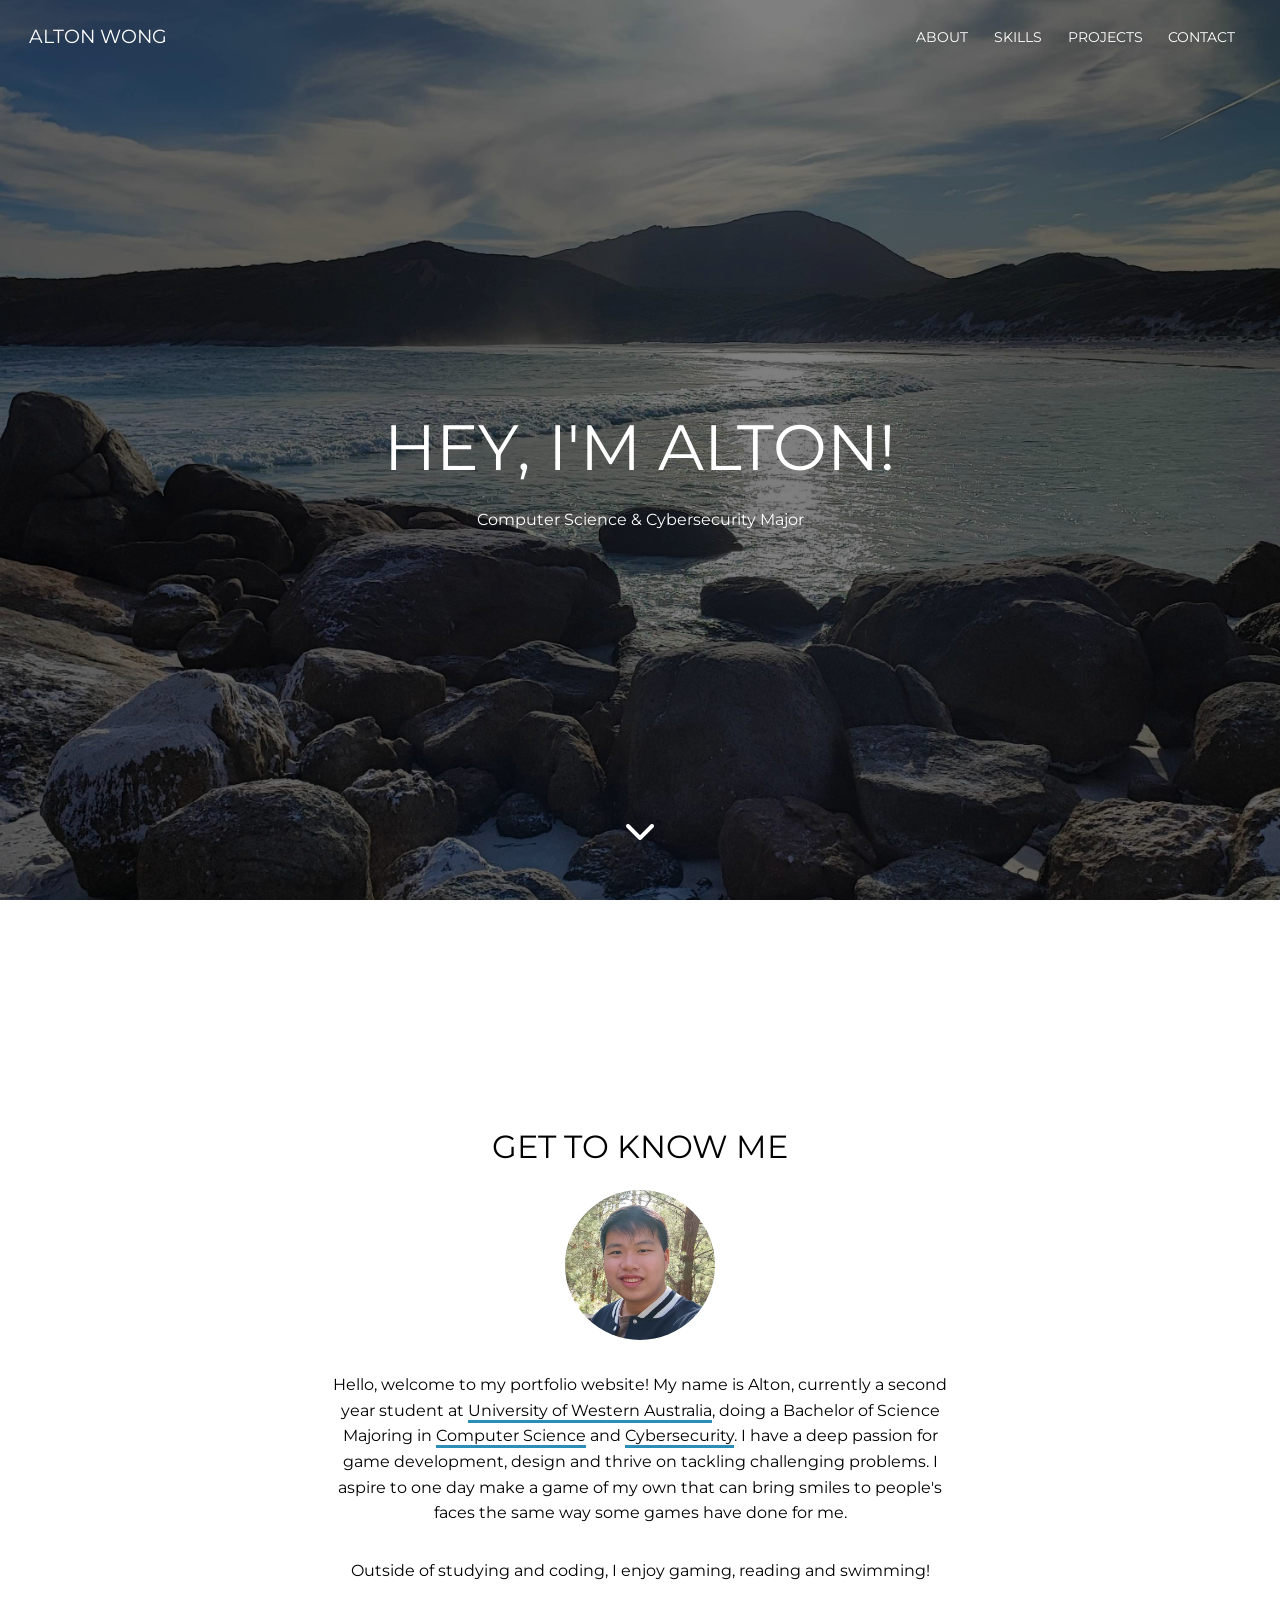
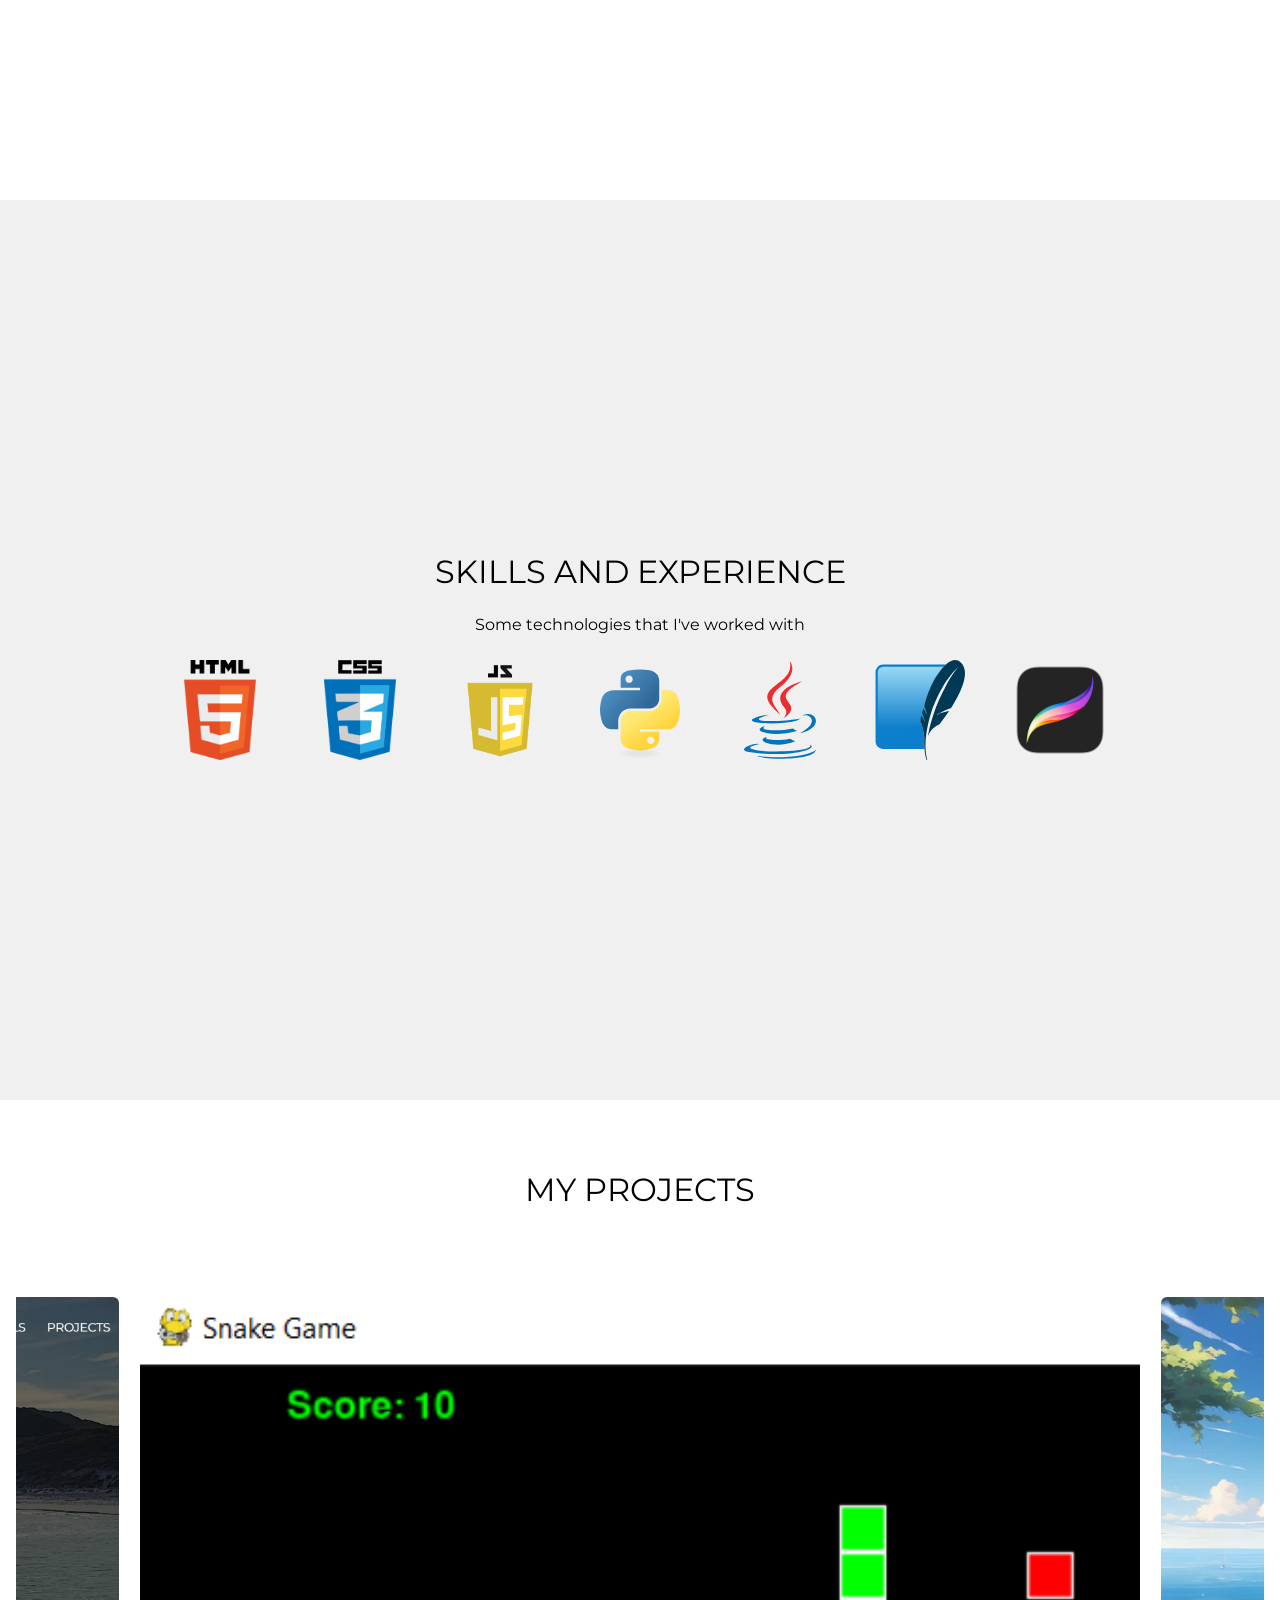
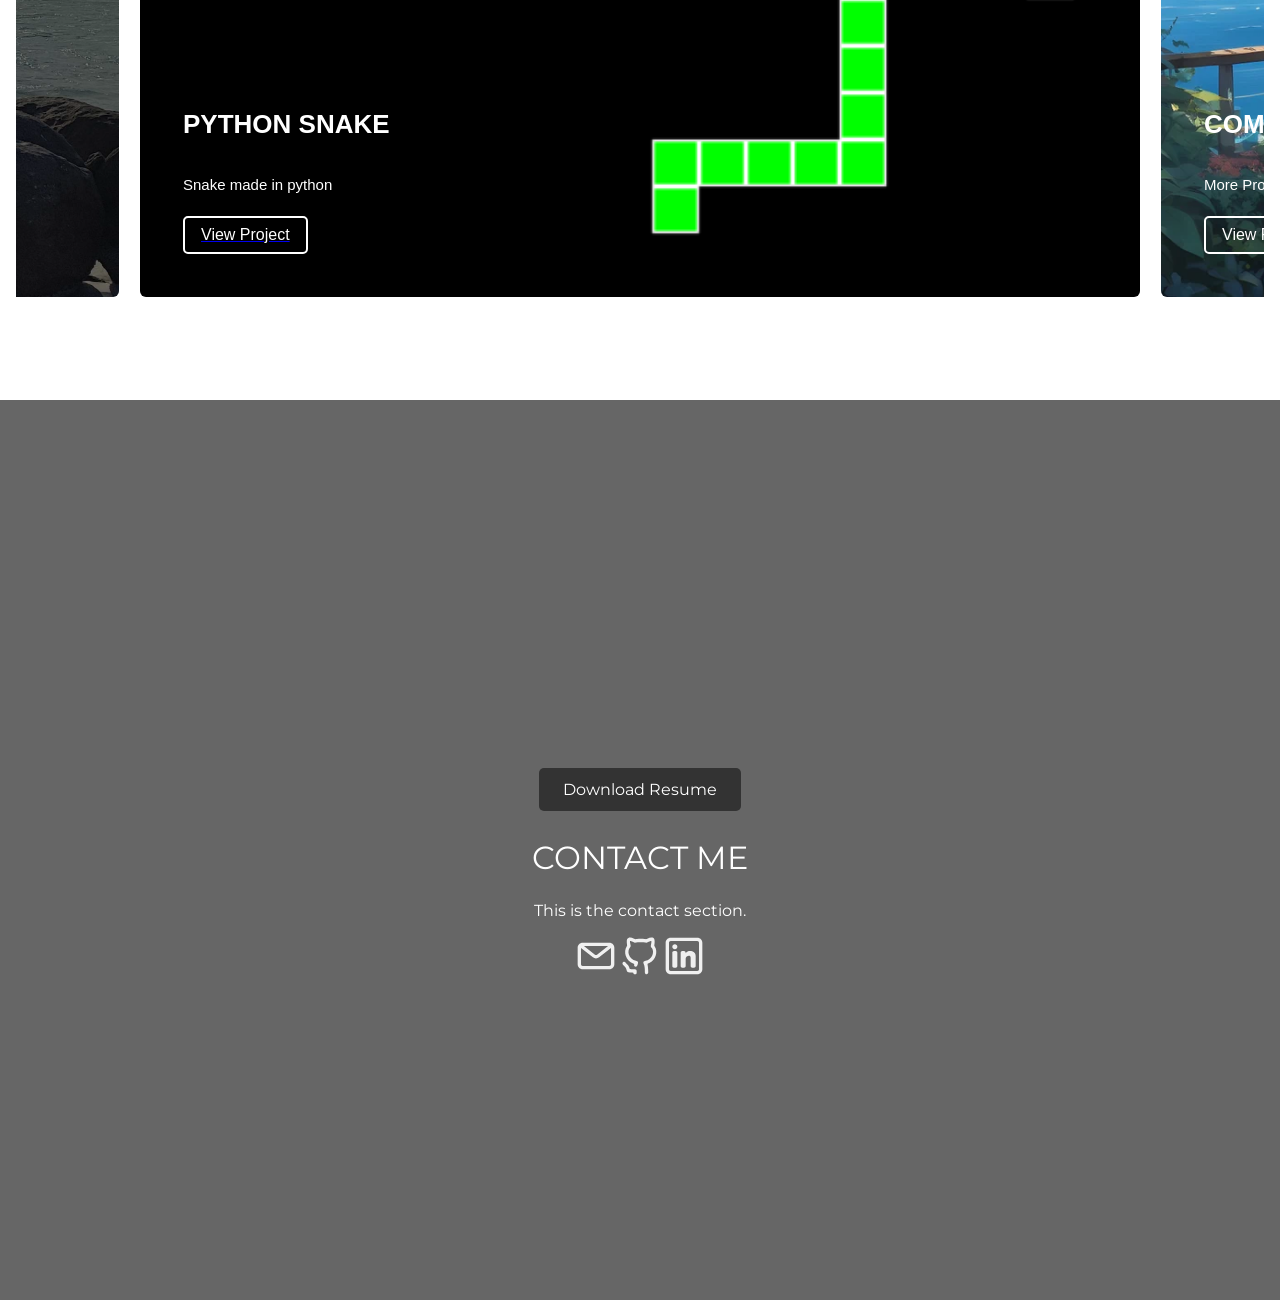
==== index.html @ 0d3df689 "button works now" ====
<!DOCTYPE html>
<html lang="en">
<head>
    <meta charset="UTF-8">
    <meta name="viewport" content="width=device-width, initial-scale=1.0">
    <title>Alton Wong | Portfolio</title>
    <link rel="stylesheet" href="https://fonts.googleapis.com/css2?family=Montserrat:wght@400;700&display=swap">
    <link rel="stylesheet" href="https://cdnjs.cloudflare.com/ajax/libs/font-awesome/6.0.0-beta3/css/all.min.css">
    <link rel="stylesheet" href="styles.css">
</head>
<body>
    <header>
        <nav id="navbar">
            <ul class="nav-left">
                <li><a href="#home" class="nav-link" id="home-link">ALTON WONG</a></li>
            </ul>
            <div class="nav-right">
                <ul class="nav-menu">
                    <li><a href="#about" class="nav-link">ABOUT</a></li>
                    <li><a href="#skills" class="nav-link">SKILLS</a></li>
                    <li><a href="#project" class="nav-link">PROJECTS</a></li>
                    <li><a href="#contact" class="nav-link">CONTACT</a></li>
                </ul>
                <div class="hamburger" id="hamburger">
                    <span></span>
                    <span></span>
                    <span></span>
                </div>
            </div>
        </nav>
    </header>

    <main>
        <section id="home" class="section">
            <h1>HEY, I'M ALTON!</h1>
            <p>Computer Science & Cybersecurity Major</p>
            <button id="down-button" class="down-button"><i class="fas fa-chevron-down"></i></button>
        </section>

        <section id="about" class="section">
            <h1>GET TO KNOW ME</h1>
            <img src="images/headshot.jpg" alt="Profile Picture" class="profile-picture">
            <p>Hello, welcome to my portfolio website! My name is Alton, currently a second year student at <a href="https://www.uwa.edu.au" target="_blank">University of Western Australia</a>, doing a Bachelor of Science Majoring in <a href="https://www.uwa.edu.au/study/courses/computer-science" target="_blank">Computer Science</a> and <a href="https://www.uwa.edu.au/study/courses/cybersecurity" target="_blank">Cybersecurity</a>. I have a deep passion for game development, design and thrive on tackling challenging problems. I aspire to one day make a game of my own that can bring smiles to people's faces the same way some games have done for me.</p>
            <p>Outside of studying and coding, I enjoy gaming, reading and swimming!</p>
        </section>

        <section id="skills" class="section">
            <h1>SKILLS AND EXPERIENCE</h1>
            <p>Some technologies that I've worked with</p>
            <div class="skills-container">
                <a href="https://www.w3schools.com/html" target="_blank"><img src="images/html.png" alt="HTML"></a>
                <a href="https://www.w3schools.com/css/" target="_blank"><img src="images/css.png" alt="CSS"></a>
                <a href="https://www.javascript.com" target="_blank"><img src="images/js.png" alt="Javascript"></a>
                <a href="https://www.python.org" target="_blank"><img src="images/Python.svg" alt="Python"></a>
                <a href="https://www.java.com/en/" target="_blank"><img src="images/Java.svg" alt="Java"></a>
                <a href="https://www.sqlite.org" target="_blank"><img src="images/SQLite.svg" alt="SQLite"></a>
                <a href="https://procreate.com/" target="_blank"><img src="images/Procreate.png" alt="Procreate"></a>
            </div>
        </section>

        <section id="project" class="section">
            <h1>MY PROJECTS</h1>
            <div class="carousel">
                <div class="slider-container">
                    <div class="slider-images">
                        <div class="slider-img">
                            <img src="images/1.png" alt="1" />
                            <h1>Website</h1>
                            <div class="details">
                                <h2>Website</h2>
                                <p>My portfolio website that you're on !</p>
                                <button class="project-button">View Project</button>
                            </div>
                        </div>
                        <div class="slider-img active">
                            <img src="images/2.png" alt="2" />
                            <h1>Py Snake</h1>
                            <div class="details">
                                <h2>Python Snake</h2>
                                <p>Snake made in python</p>
                                <a href = https://github.com/ZenFlamex/Py-Snake target = _blank><button class="project-button">View Project</button></a>
                            </div>
                        </div>
                        <div class="slider-img">
                            <img src="images/3.png" alt="3" />
                            <h1>Coming Soon</h1>
                            <div class="details">
                                <h2>Coming Soon!</h2>
                                <p>More Projects on  the way!</p>
                                <button class="project-button">View Project</button>
                            </div>
                        </div>
                    </div>
                </div>
                
            </div>
            
        </section>
        
        
        <section id="contact" class="section">
            <div class="resume-section">
                <a href="images/resume.pdf" target="_blank" class="resume-button">Download Resume</a>
            </div>
            <h1>CONTACT ME</h1>
            <p>This is the contact section.</p>
            <div class="fixed-icons">
                <a href="mailto:altonwong888@gmail.com"><img src="images/mail.svg" alt="Email" class="icon"></a>
                <a href="https://github.com/ZenFlamex" target="_blank"><img src="images/github.svg" alt="GitHub" class="icon"></a>
                <a href="https://www.linkedin.com/in/alton-wong-9b17b5214/" target="_blank"><img src="images/linkedin.svg" alt="LinkedIn" class="icon"></a>
            </div>
        </section>
    </main>

    <script src="script.js"></script>
</body>
</html>
---- styles.css ----
body {
    font-family: 'Montserrat', Arial, sans-serif;
    margin: 0;
    padding: 0;
    scroll-behavior: smooth;
    font-weight: 400;
}

header {
    position: fixed;
    width: 100%;
    padding: 1.5rem 1rem;
    background: transparent;
    color: #fff;
    z-index: 1000;
    transition: background 1s, padding 0.5s;
}

header.scrolled {
    background: #000000;
    padding: 0.7rem 1rem;
}

nav {
    display: flex;
    justify-content: space-between;
    align-items: center;
}

.nav-left, .nav-right {
    display: flex;
    list-style: none;
    margin: 0;
    padding: 0;
}

.nav-left {
    justify-content: flex-start;
}

.nav-left li a {
    font-size: 1.2rem;
}

.nav-right {
    justify-content: flex-end;
    position: relative;
    padding-right: 3rem;
}

.nav-menu {
    display: flex;
    list-style: none;
    flex-wrap: wrap;
    margin: 0;
    padding: 0;
}

nav ul li a {
    color: #fff;
    text-decoration: none;
    padding: 0.80rem;
    transition: color 0.3s;
    font-size: 0.9rem;
    font-weight: 400;
}

nav ul li a.active {
    background: #555;
}

nav ul li a:hover {
    color: #a1a1a1;
}

section {
    min-height: 100vh; /* Changed from height to min-height */
    display: flex;
    justify-content: center;
    align-items: center;
    text-align: center;
    font-weight: 400;
    position: relative;
    flex-direction: column;
    padding: 1rem;
    box-sizing: border-box;
    word-wrap: break-word;
}

section h1 {
    font-size: 2rem;
    margin-bottom: 0.5rem;
    font-weight: 400;
}

#home {
    background: url('images/HomeBG.jpg') no-repeat center center fixed;
    background-size: cover;
    color: #fff;
    display: flex;
    align-items: center;
    justify-content: center;
    text-align: center;
}

#home::before {
    content: '';
    position: absolute;
    top: 0;
    left: 0;
    width: 100%;
    height: 100%;
    background: rgba(0, 0, 0, 0.5);
    z-index: 1;
}

#home h1, #home p {
    position: relative;
    z-index: 2;
}

#home h1 {
    font-size: 4rem;
    margin-bottom: 0.5rem;
    font-weight: 400;
}

.hamburger {
    display: none;
    flex-direction: column;
    cursor: pointer;
    padding: 1rem 0rem;
}

.hamburger span {
    height: 3px;
    width: 25px;
    background: #fff;
    margin: 3px 0;
    transition: 0.4s;
}

.dropdown-menu {
    display: none;
    position: absolute;
    top: 100%;
    background: #000;
    box-shadow: 0 8px 16px rgba(0, 0, 0, 0.2);
    z-index: 999;
    flex-direction: column;
    width: 200px;
}

.dropdown-menu.open {
    display: flex;
}

.dropdown-menu li {
    list-style: none;
    margin: 0;
}

.dropdown-menu li a {
    display: block;
    padding: 1rem;
    color: #fff;
    text-decoration: none;
}

.dropdown-menu li a:hover {
    background: #555;
    color: #a1a1a1;
}

@media (max-width: 768px) {
    .nav-menu {
        display: none;
    }

    .hamburger {
        display: flex;
        padding: 1rem; 
    }

    .nav-right {
        display: flex;
        align-items: center;
        padding-right: 1rem; 
    }

    #about {
        padding-left: 10%;
        padding-right: 10%;
    }

    section h1 {
        font-size: 1.5rem;
    }

    #home h1 {
        font-size: 2.5rem;
    }

    .profile-picture {
        width: 120px;
        height: 120px;
    }
}

@media (max-width: 480px) {
    header {
        padding: 1rem;
    }

    header.scrolled {
        padding: 0.5rem 1rem;
    }

    nav ul li a {
        font-size: 0.8rem;
        padding: 0.7rem;
    }

    .nav-right {
        padding-right: 1rem;
    }

    #about {
        padding-left: 5%;
        padding-right: 5%;
    }

    section h1 {
        font-size: 1.2rem;
    }

    #home h1 {
        font-size: 2rem;
    }

    .profile-picture {
        width: 100px;
        height: 100px;
    }

    .carousel-prev, .carousel-next {
        font-size: 1.5rem;
    }

    .down-button {
        font-size: 1.5rem;
        padding: 20px;
    }
}

.down-button {
    position: absolute;
    bottom: 20px;
    background-color: transparent;
    border: none;
    color: #fff;
    font-size: 2rem;
    cursor: pointer;
    z-index: 2;
    transition: color 0.3s;
    padding: 30px;
}

.down-button:hover {
    color: #a1a1a1;
}

#about {
    background: #ffffff;
    color: #000000;
    padding-left: 25%;
    padding-right: 25%;
}

#about p {
    line-height: 1.6;
}

.profile-picture {
    width: 150px;
    height: 150px;
    border-radius: 50%;
    margin: 1rem 0;
    object-fit: cover;
}

#about a {
    text-decoration: none;
    border-bottom: 3px solid rgb(43, 142, 182);
    color: inherit;
    transition: background-color 0.5s, color 0.5s;
}

#about a:hover {
    background-color: rgb(43, 142, 182);
    color: rgb(255, 255, 255);
}

#skills {
    background: #f0f0f0;
    color: #000000;
}

.skills-container {
    display: flex;
    flex-wrap: wrap;
    justify-content: center;
    align-items: center;
    gap: 20px; 
}

.skills-container img {
    width: 100px;  
    height: 100px; 
    object-fit: contain; 
    margin: 10px;
    transition: transform 0.3s;
}

.skills-container img:hover {
    transform: scale(1.1);
}

#project {
    background: #ffffff;
    color: #000000;
}


/* Project Carousel Styles */
.carousel {
    width: 100%;
    height: 80vh;
    margin-top: 20px;
    background-image: url('Images/bg-img.png');
    background-repeat: no-repeat;
    background-position: center;
    background-size: cover;
    display: flex;
    align-items: center;
    justify-content: center;
    overflow: hidden;
  }
  
  .carousel .slider-images {
    display: flex;
    align-items: center;
    gap: 21px;
  }
  
  .carousel .slider-images img {
    width: 100%;
    height: 100%;
    object-fit: cover;
    border-radius: 6px;
  }
  
  .carousel .slider-img {
    width: 110px;
    border-radius: 6px;
    cursor: pointer;
    position: relative;
    transition: 0.7s ease;
  }
  
  .carousel .slider-images .slider-img:first-child, .carousel .slider-images .slider-img:last-child {
    height: 400px;
  }
  
  .carousel .slider-images .slider-img:nth-child(2), .carousel .slider-images .slider-img:nth-child(6) {
    height: 400px;
  }
  
  .carousel .slider-images .slider-img:nth-child(3), .carousel .slider-images .slider-img:nth-child(4), .carousel .slider-images .slider-img:nth-child(5) {
    height: 400px;
  }
  
  .carousel h1 {
    font-family: "Jost", sans-serif;
    font-size: 40px;
    font-weight: 300;
    text-align: left;
    text-transform: uppercase;
    color: #fff;
    position: absolute;
    top: 50%;
    left: -10%;
    transform: rotate(270deg);
    transition: 0.7s ease;
  }
  
  .carousel .details {
    position: absolute;
    bottom: 43px;
    left: 43px;
  }
  
  .carousel .details h2 {
    font-family: "Jost", sans-serif;
    font-size: 26px;
    font-weight: 700;
    text-align: left;
    line-height: 44px;
    text-align: left;
    color: #fff;
    text-transform: uppercase;
    transition: 0.7s ease;
    display: none;
  }
  
  .carousel .details p {
    font-family: "Jost", sans-serif;
    font-size: 15px;
    font-weight: 500;
    text-align: left;
    line-height: 33px;
    text-align: left;
    color: #fff;
    transition: 0.7s ease;
    display: none;
  }
  
  .carousel .slider-img.active {
    width: 1000px !important;
    height: 600px !important;
  }
  
  .carousel .slider-img.active h1 {
    display: none;
  }
  
  .carousel .slider-img.active .details p, .carousel .slider-img.active .details h2 {
    display: block;
  }
  

  .project-button {
    display: flex;
    justify-content: center;
    align-items: center;
    border: 2px solid #fff;
    background-color: transparent;
    color: #fff;
    padding: 0.5rem 1rem;
    font-size: 1rem;
    cursor: pointer;
    border-radius: 5px;
    transition: transform 0.3s; 
}

.project-button:hover {
    transform: scale(1.2);
}


.slider-img:not(.active) .project-button {
    display: none;
}

@media (max-width: 768px) {
    .carousel {
        overflow: hidden;
        height: auto; 
    }

    .slider-container, .slider-images {
        width: 100%;
    }

    .slider-img {
        display: none;
        width: 100%;
        height: auto;
        object-fit: cover;
    }

    .slider-img.active {
        display: block;
        width: 100%;
        height: auto;
        object-fit: cover;
    }
}


#contact {
    background: #666;
    color: #fff;
}

.fixed-icons a img {
    bottom: 20px;
    width: 40px;
    height: 40px;
    transition: transform 0.3s;
}

.fixed-icons a img:hover {
    transform: scale(1.2);
}

.icon {
    filter: invert(100%);
    transition: filter 0.3s;
}

.resume-section {
    text-align: center;
    margin-top: 2rem;
}

.resume-button {
    display: inline-block;
    margin-top: 1rem;
    padding: 0.75rem 1.5rem;
    font-size: 1rem;
    color: #fff;
    background-color: #333;
    border: none;
    border-radius: 5px;
    cursor: pointer;
    text-decoration: none;
    transition: background-color 0.3s, transform 0.3s;
}

.resume-button:hover {
    background-color: #555;
    transform: scale(1.05);
}

.resume-thumbnail {
    display: block;
    margin: 1.5rem auto;
    max-width: 200px;
    border-radius: 10px;
    box-shadow: 0 4px 8px rgba(0, 0, 0, 0.2);
}
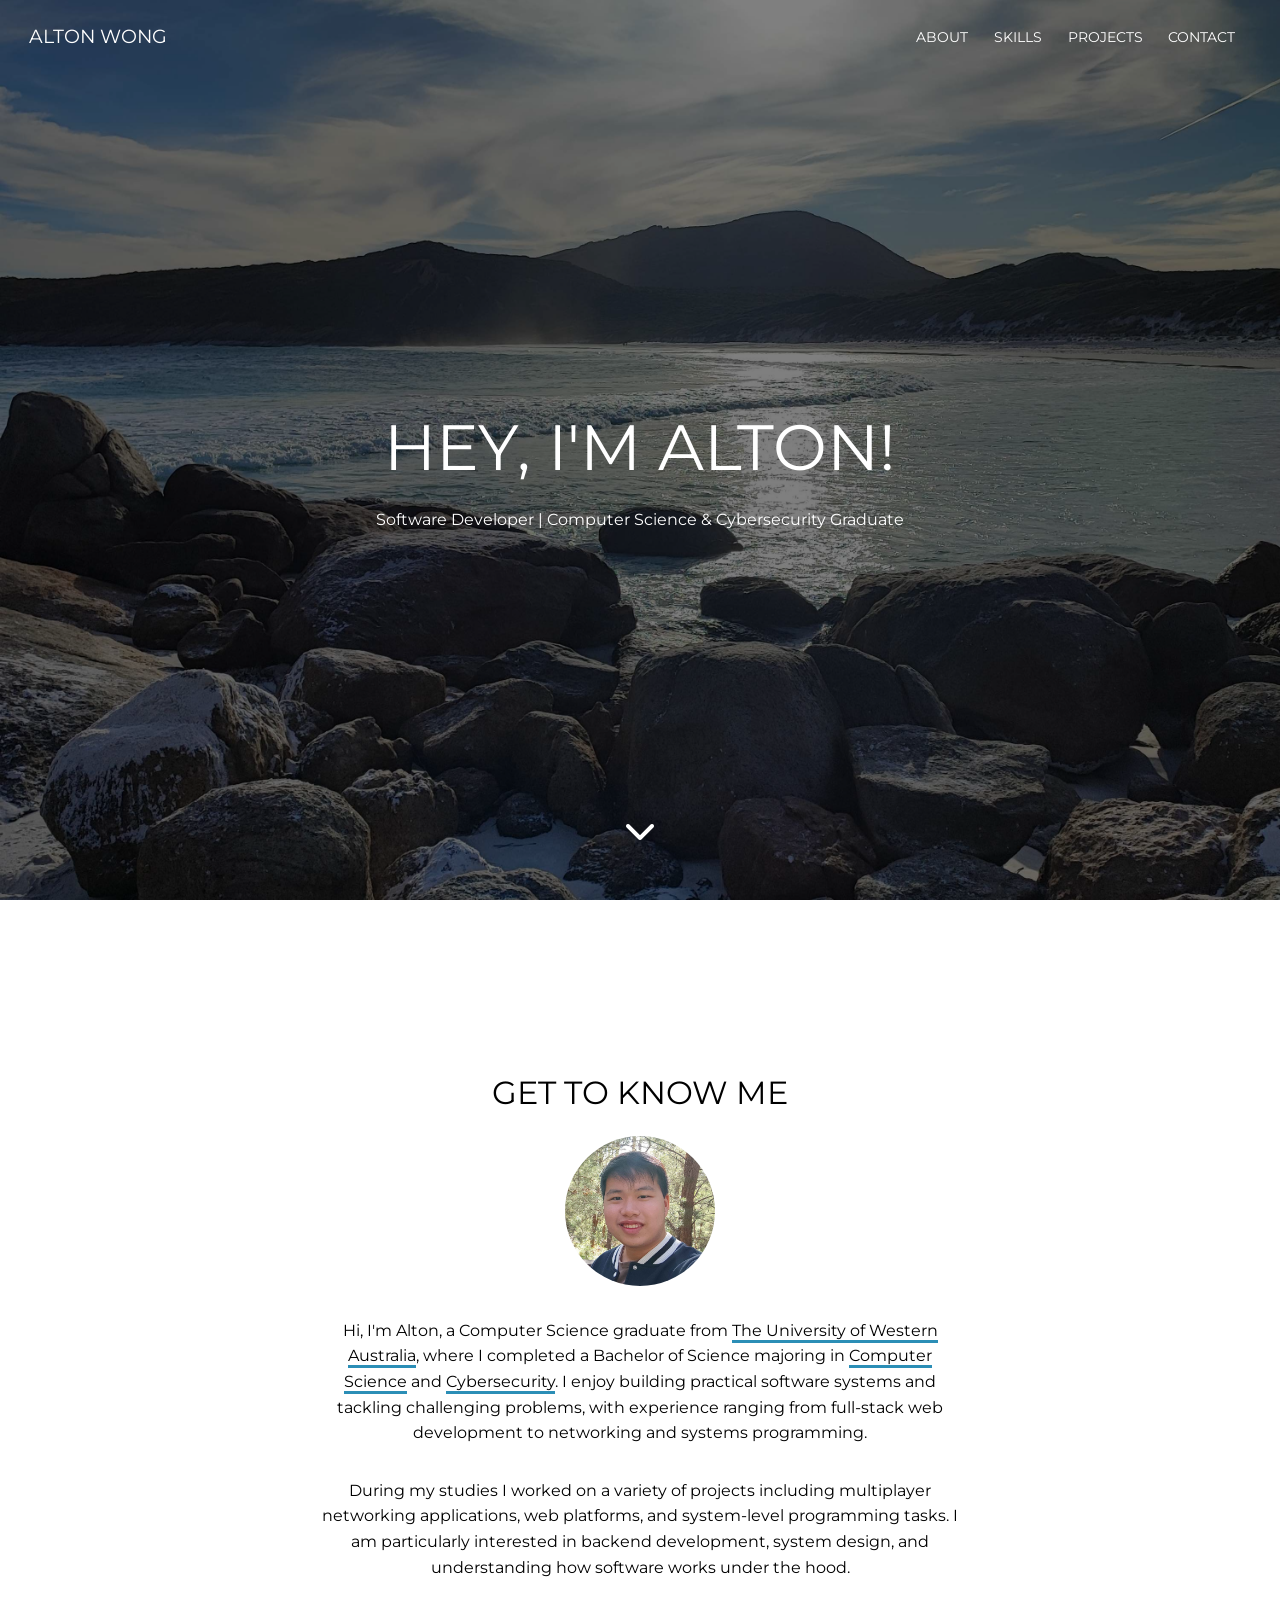
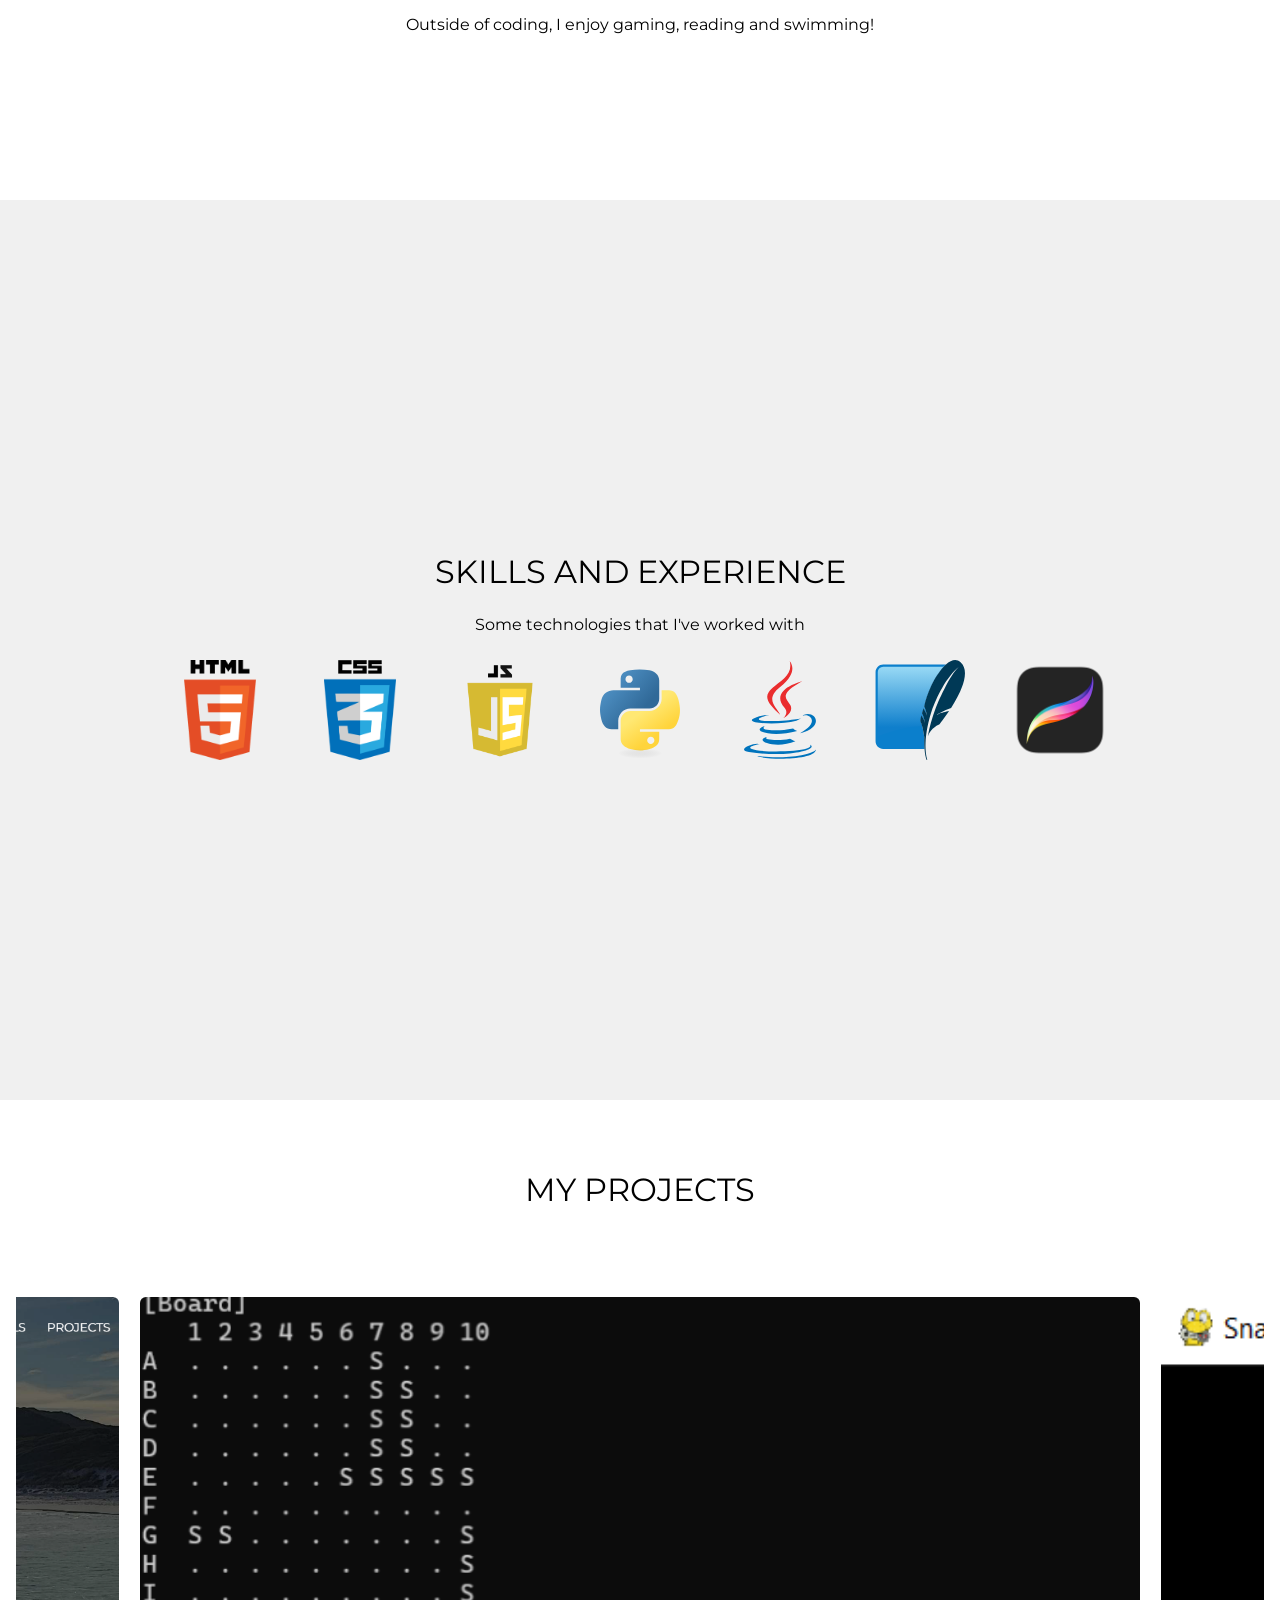
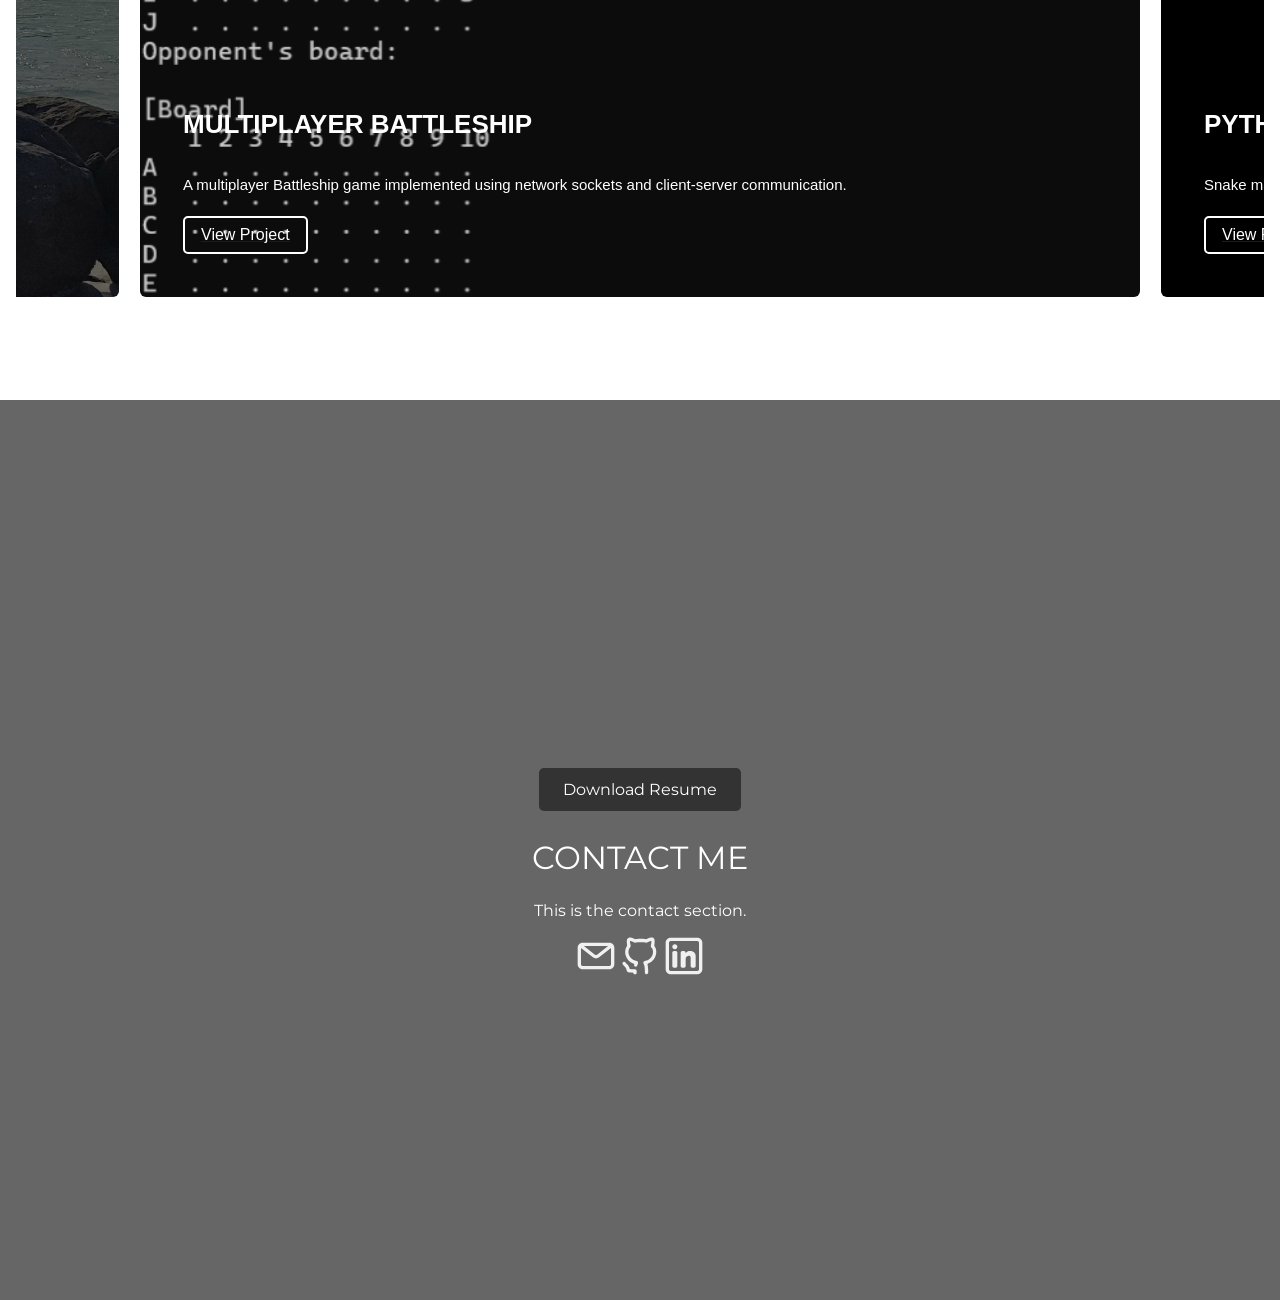
==== commit fc3c77d4: "update project" ====
--- a/index.html
+++ b/index.html
@@ -33,15 +33,29 @@
     <main>
         <section id="home" class="section">
             <h1>HEY, I'M ALTON!</h1>
-            <p>Computer Science & Cybersecurity Major</p>
+            <p>Software Developer | Computer Science & Cybersecurity Graduate</p>
             <button id="down-button" class="down-button"><i class="fas fa-chevron-down"></i></button>
         </section>
 
         <section id="about" class="section">
             <h1>GET TO KNOW ME</h1>
             <img src="images/headshot.jpg" alt="Profile Picture" class="profile-picture">
-            <p>Hello, welcome to my portfolio website! My name is Alton, currently a second year student at <a href="https://www.uwa.edu.au" target="_blank">University of Western Australia</a>, doing a Bachelor of Science Majoring in <a href="https://www.uwa.edu.au/study/courses/computer-science" target="_blank">Computer Science</a> and <a href="https://www.uwa.edu.au/study/courses/cybersecurity" target="_blank">Cybersecurity</a>. I have a deep passion for game development, design and thrive on tackling challenging problems. I aspire to one day make a game of my own that can bring smiles to people's faces the same way some games have done for me.</p>
-            <p>Outside of studying and coding, I enjoy gaming, reading and swimming!</p>
+            <p>
+                Hi, I'm Alton, a Computer Science graduate from 
+                <a href="https://www.uwa.edu.au" target="_blank">The University of Western Australia</a>, 
+                where I completed a Bachelor of Science majoring in 
+                <a href="https://www.uwa.edu.au/study/courses/computer-science" target="_blank">Computer Science</a> 
+                and 
+                <a href="https://www.uwa.edu.au/study/courses/cybersecurity" target="_blank">Cybersecurity</a>. 
+                I enjoy building practical software systems and tackling challenging problems, with experience 
+                ranging from full-stack web development to networking and systems programming.
+            </p>
+            <p>
+                During my studies I worked on a variety of projects including multiplayer networking applications, 
+                web platforms, and system-level programming tasks. I am particularly interested in backend development, 
+                system design, and understanding how software works under the hood.
+            </p>
+            <p>Outside of coding, I enjoy gaming, reading and swimming!</p>
         </section>
 
         <section id="skills" class="section">
@@ -69,7 +83,18 @@
                             <div class="details">
                                 <h2>Website</h2>
                                 <p>My portfolio website that you're on !</p>
-                                <button class="project-button">View Project</button>
+                                
+                            </div>
+                        </div>
+                        <div class="slider-img">
+                            <img src="images/battleship.png" alt="Battleship Project" />
+                            <h1>Battleship</h1>
+                            <div class="details">
+                                <h2>Multiplayer Battleship</h2>
+                                <p>A multiplayer Battleship game implemented using network sockets and client-server communication.</p>
+                                <a href="https://github.com/mouper/systems-project-repo" target="_blank">
+                                    <button class="project-button">View Project</button>
+                                </a>
                             </div>
                         </div>
                         <div class="slider-img active">
@@ -79,15 +104,6 @@
                                 <h2>Python Snake</h2>
                                 <p>Snake made in python</p>
                                 <a href = https://github.com/ZenFlamex/Py-Snake target = _blank><button class="project-button">View Project</button></a>
-                            </div>
-                        </div>
-                        <div class="slider-img">
-                            <img src="images/3.png" alt="3" />
-                            <h1>Coming Soon</h1>
-                            <div class="details">
-                                <h2>Coming Soon!</h2>
-                                <p>More Projects on  the way!</p>
-                                <button class="project-button">View Project</button>
                             </div>
                         </div>
                     </div>
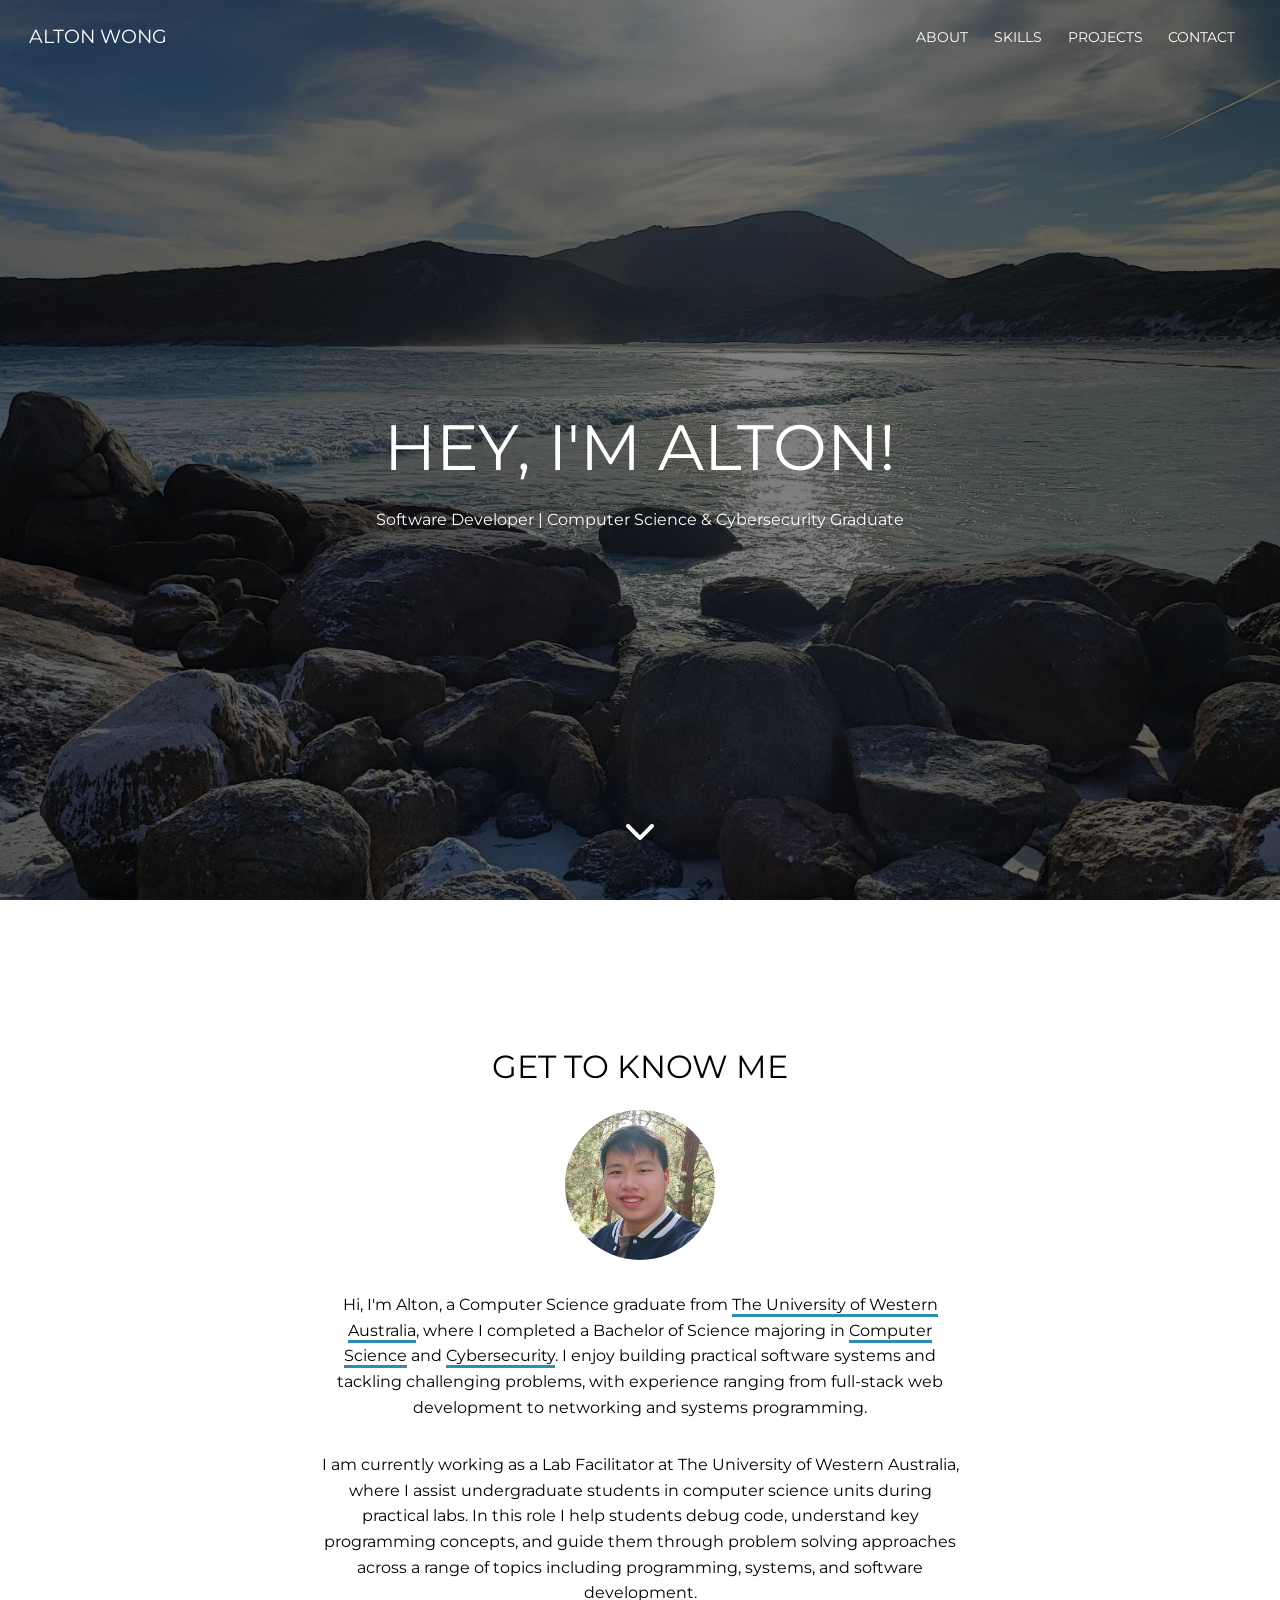
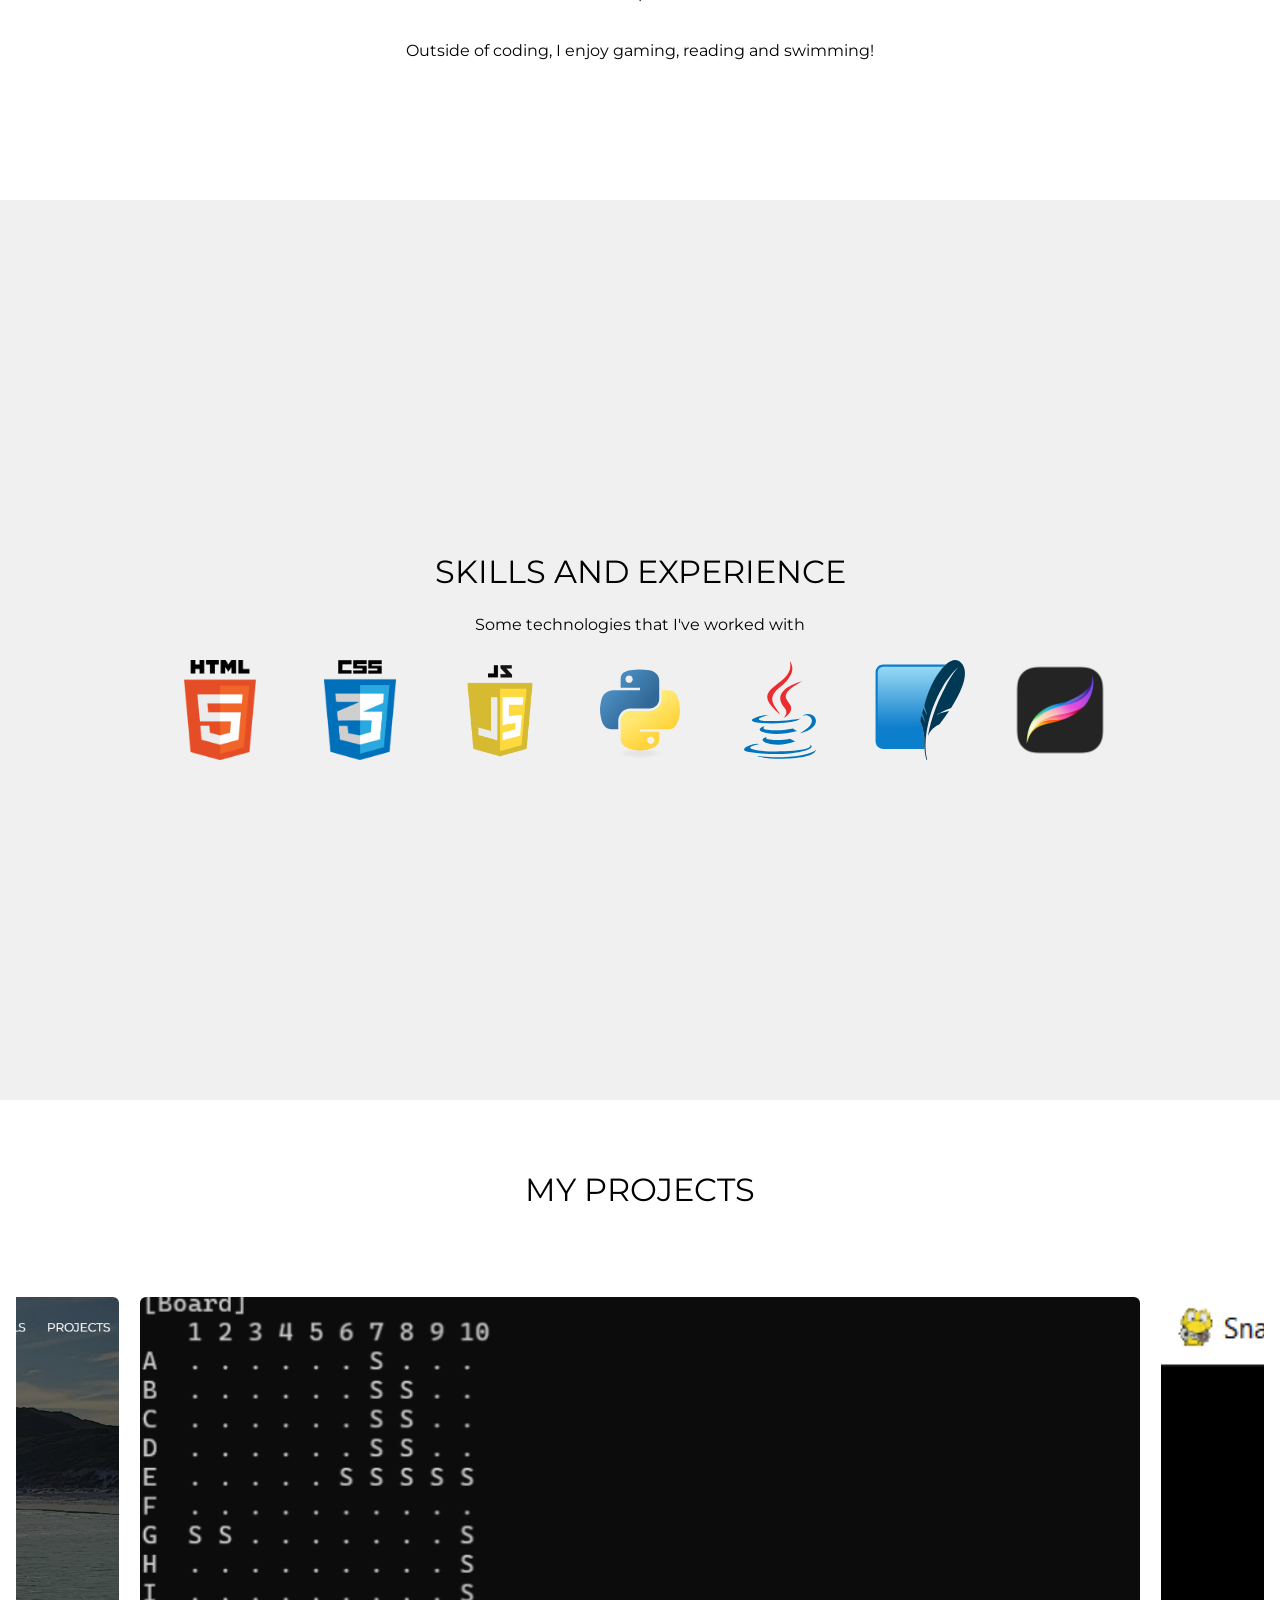
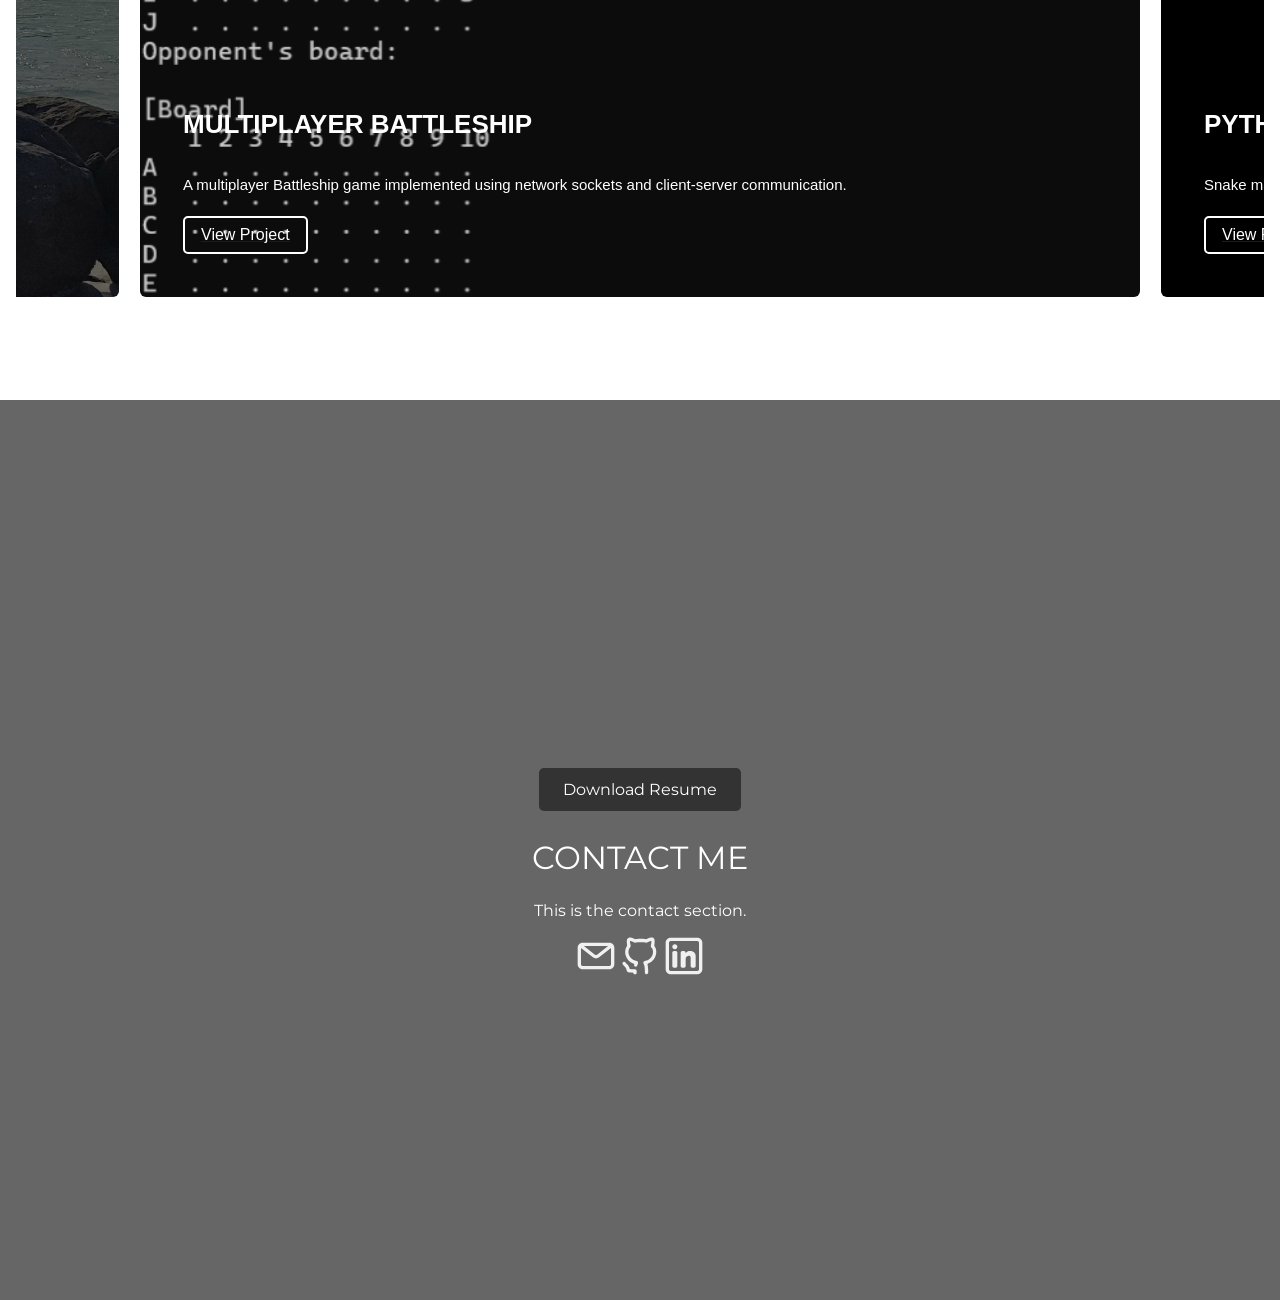
==== commit 5218f32c: "fix: active bug + update wording" ====
--- a/index.html
+++ b/index.html
@@ -51,9 +51,7 @@
                 ranging from full-stack web development to networking and systems programming.
             </p>
             <p>
-                During my studies I worked on a variety of projects including multiplayer networking applications, 
-                web platforms, and system-level programming tasks. I am particularly interested in backend development, 
-                system design, and understanding how software works under the hood.
+                I am currently working as a Lab Facilitator at The University of Western Australia, where I assist undergraduate students in computer science units during practical labs. In this role I help students debug code, understand key programming concepts, and guide them through problem solving approaches across a range of topics including programming, systems, and software development.
             </p>
             <p>Outside of coding, I enjoy gaming, reading and swimming!</p>
         </section>
@@ -86,7 +84,7 @@
                                 
                             </div>
                         </div>
-                        <div class="slider-img">
+                        <div class="slider-img active">
                             <img src="images/battleship.png" alt="Battleship Project" />
                             <h1>Battleship</h1>
                             <div class="details">
@@ -97,7 +95,7 @@
                                 </a>
                             </div>
                         </div>
-                        <div class="slider-img active">
+                        <div class="slider-img">
                             <img src="images/2.png" alt="2" />
                             <h1>Py Snake</h1>
                             <div class="details">
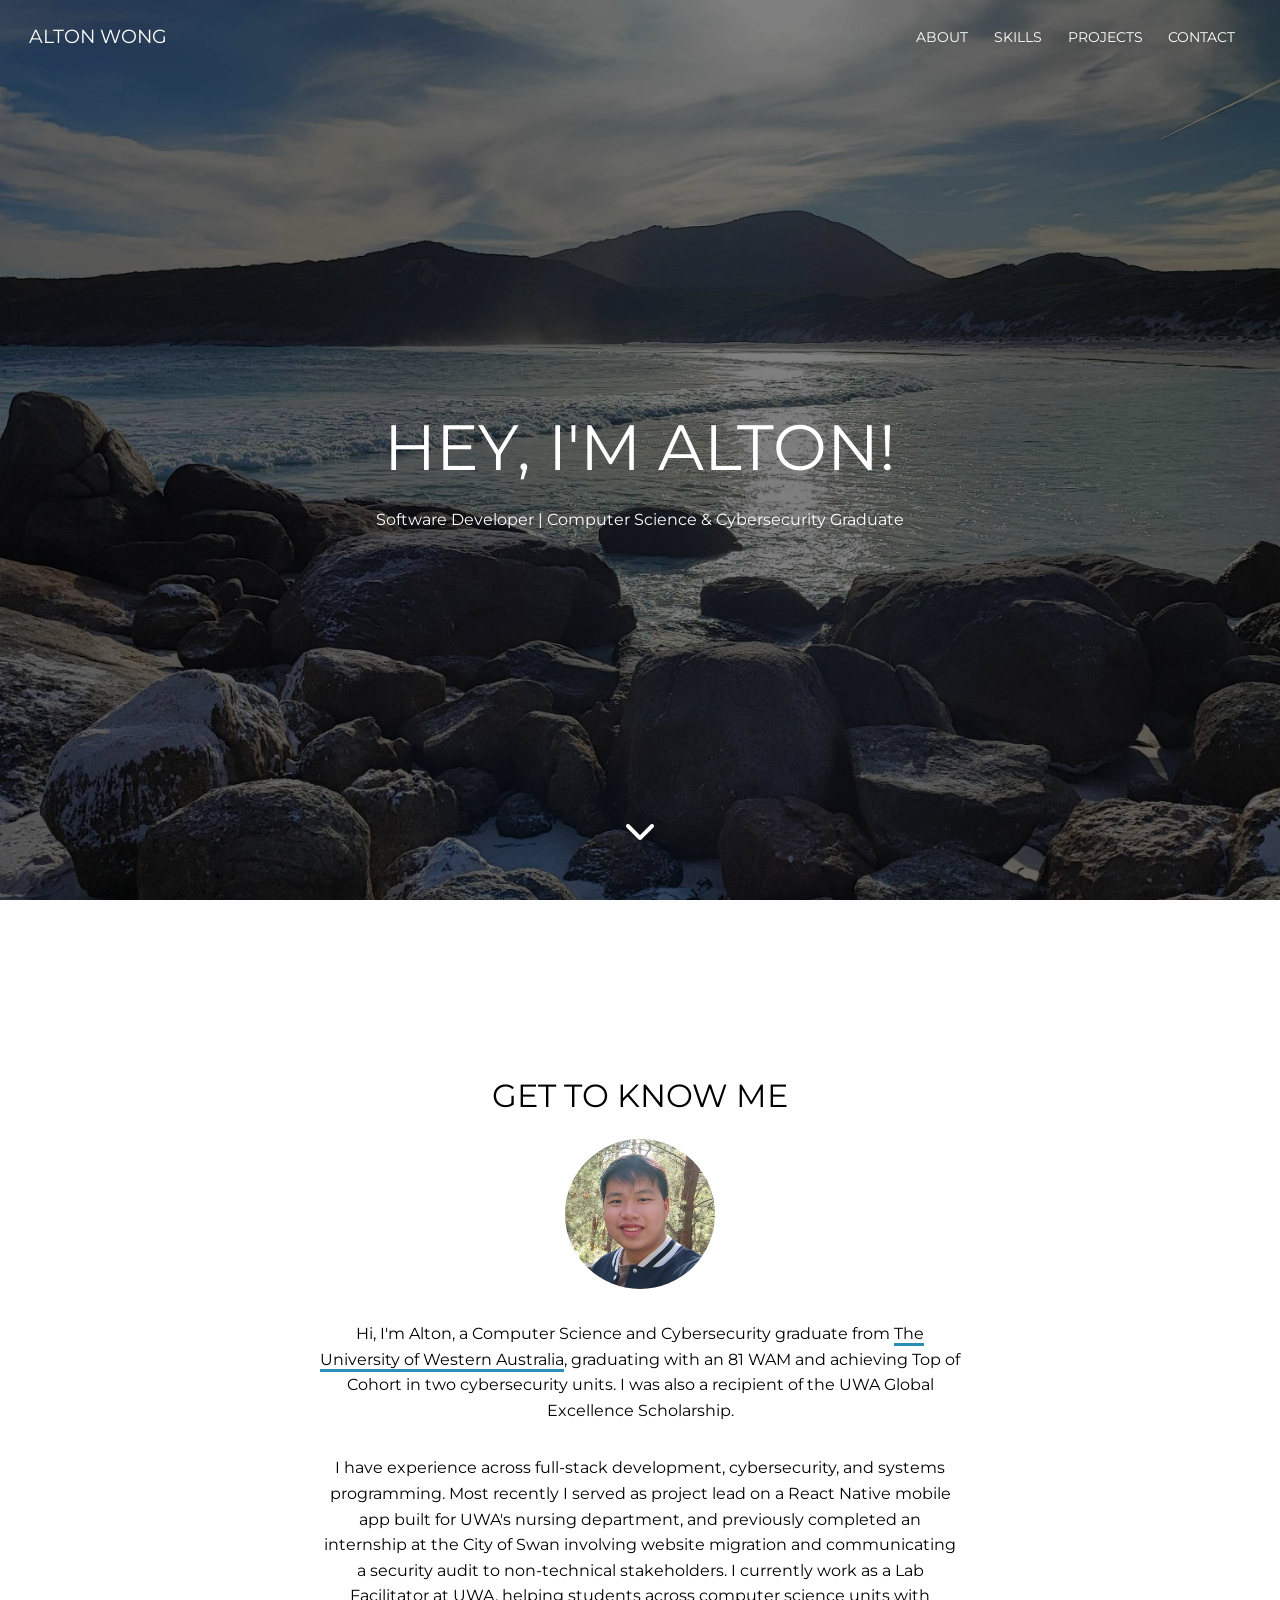
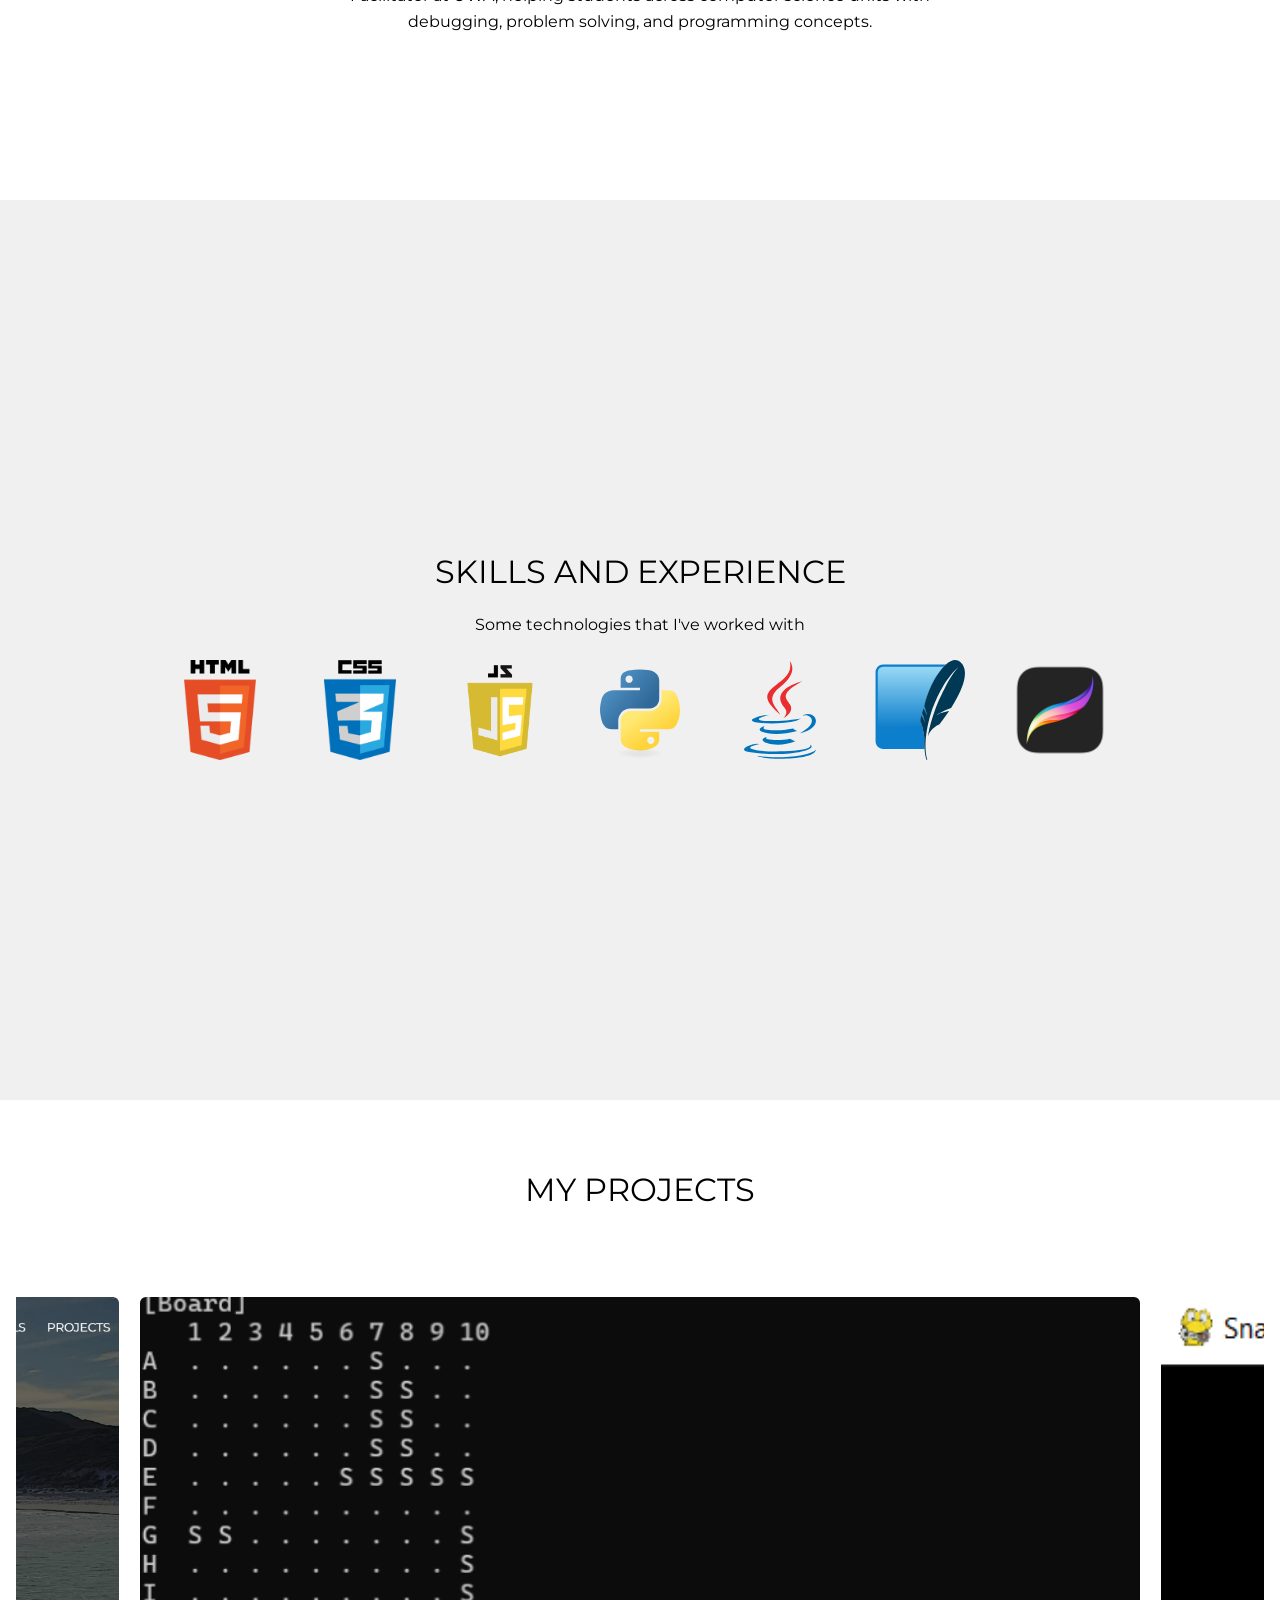
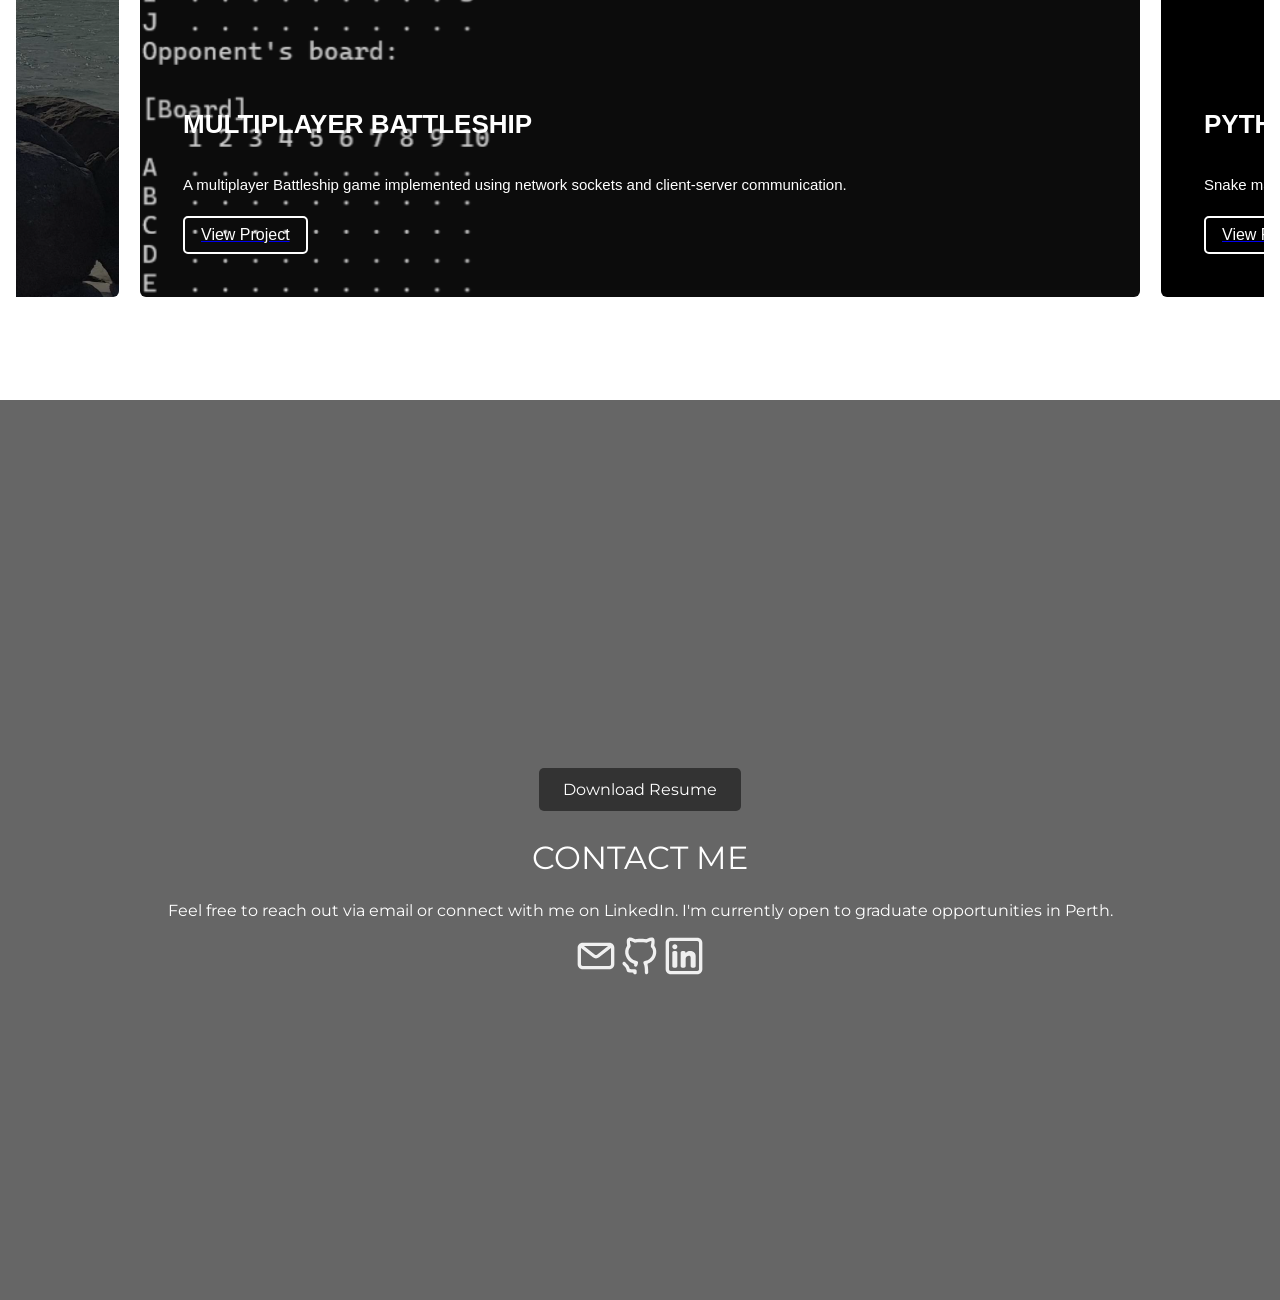
==== commit 42a3f22e: "update wording" ====
--- a/index.html
+++ b/index.html
@@ -41,19 +41,19 @@
             <h1>GET TO KNOW ME</h1>
             <img src="images/headshot.jpg" alt="Profile Picture" class="profile-picture">
             <p>
-                Hi, I'm Alton, a Computer Science graduate from 
+                Hi, I'm Alton, a Computer Science and Cybersecurity graduate from 
                 <a href="https://www.uwa.edu.au" target="_blank">The University of Western Australia</a>, 
-                where I completed a Bachelor of Science majoring in 
-                <a href="https://www.uwa.edu.au/study/courses/computer-science" target="_blank">Computer Science</a> 
-                and 
-                <a href="https://www.uwa.edu.au/study/courses/cybersecurity" target="_blank">Cybersecurity</a>. 
-                I enjoy building practical software systems and tackling challenging problems, with experience 
-                ranging from full-stack web development to networking and systems programming.
+                graduating with an 81 WAM and achieving Top of Cohort in two cybersecurity units. 
+                I was also a recipient of the UWA Global Excellence Scholarship.
             </p>
             <p>
-                I am currently working as a Lab Facilitator at The University of Western Australia, where I assist undergraduate students in computer science units during practical labs. In this role I help students debug code, understand key programming concepts, and guide them through problem solving approaches across a range of topics including programming, systems, and software development.
+                I have experience across full-stack development, cybersecurity, and systems programming. 
+                Most recently I served as project lead on a React Native mobile app built for UWA's nursing department, 
+                and previously completed an internship at the City of Swan involving website migration and communicating 
+                a security audit to non-technical stakeholders. I currently work as a Lab Facilitator at UWA, 
+                helping students across computer science units with debugging, problem solving, and programming concepts.
             </p>
-            <p>Outside of coding, I enjoy gaming, reading and swimming!</p>
+            
         </section>
 
         <section id="skills" class="section">
@@ -90,7 +90,7 @@
                             <div class="details">
                                 <h2>Multiplayer Battleship</h2>
                                 <p>A multiplayer Battleship game implemented using network sockets and client-server communication.</p>
-                                <a href="https://github.com/mouper/systems-project-repo" target="_blank">
+                                <a href="https://github.com/ZenFlamex/CITS3002-Networks-Project" target="_blank">
                                     <button class="project-button">View Project</button>
                                 </a>
                             </div>
@@ -117,7 +117,7 @@
                 <a href="images/resume.pdf" target="_blank" class="resume-button">Download Resume</a>
             </div>
             <h1>CONTACT ME</h1>
-            <p>This is the contact section.</p>
+            <p>Feel free to reach out via email or connect with me on LinkedIn. I'm currently open to graduate opportunities in Perth.</p>
             <div class="fixed-icons">
                 <a href="mailto:altonwong888@gmail.com"><img src="images/mail.svg" alt="Email" class="icon"></a>
                 <a href="https://github.com/ZenFlamex" target="_blank"><img src="images/github.svg" alt="GitHub" class="icon"></a>
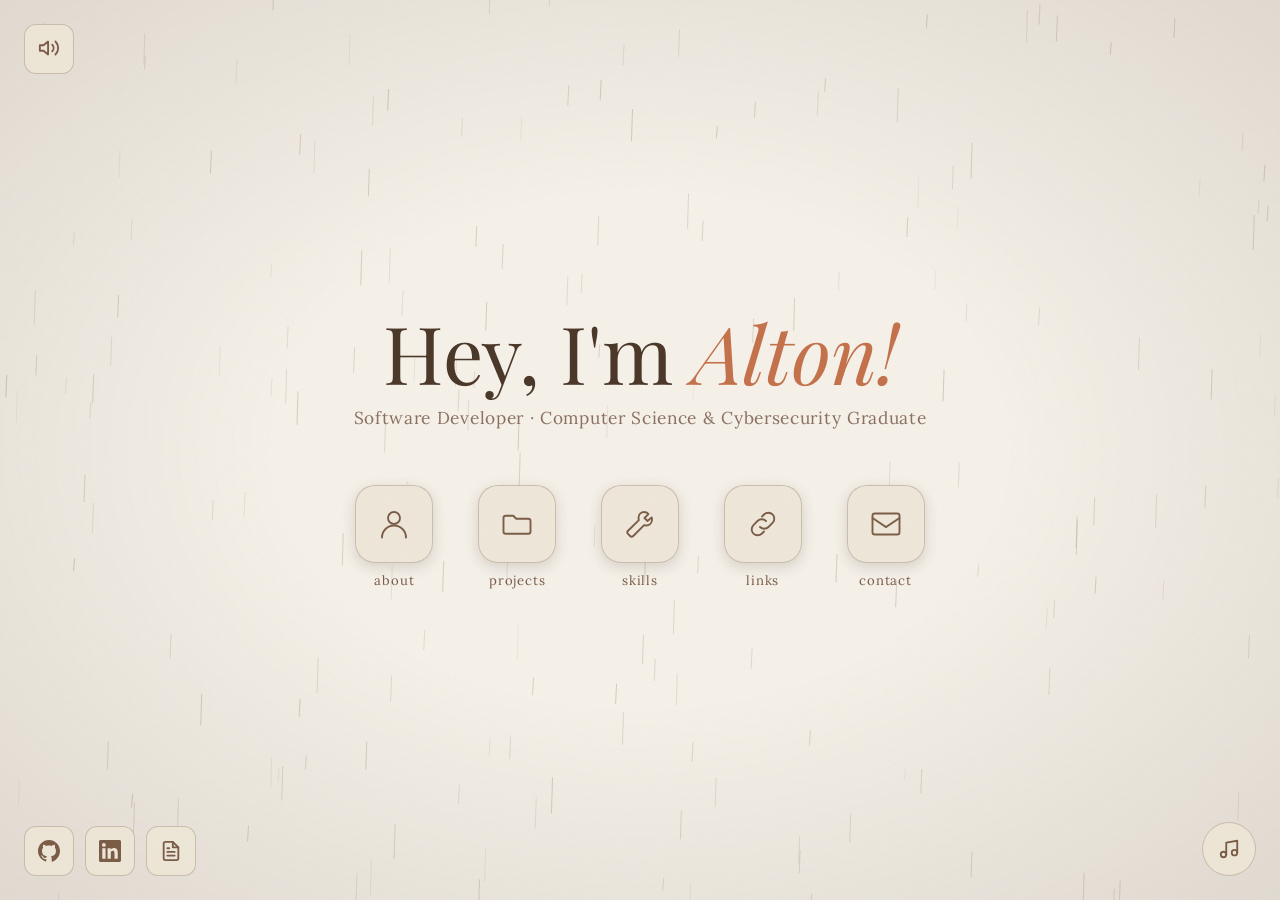
==== commit ae534eb7: "Feat: added music embedded, fixed rain, removed redundant files" ====
--- a/index.html
+++ b/index.html
@@ -1,131 +1,453 @@
-<!DOCTYPE html>
-<html lang="en">
-<head>
-    <meta charset="UTF-8">
-    <meta name="viewport" content="width=device-width, initial-scale=1.0">
-    <title>Alton Wong | Portfolio</title>
-    <link rel="stylesheet" href="https://fonts.googleapis.com/css2?family=Montserrat:wght@400;700&display=swap">
-    <link rel="stylesheet" href="https://cdnjs.cloudflare.com/ajax/libs/font-awesome/6.0.0-beta3/css/all.min.css">
-    <link rel="stylesheet" href="styles.css">
-</head>
-<body>
-    <header>
-        <nav id="navbar">
-            <ul class="nav-left">
-                <li><a href="#home" class="nav-link" id="home-link">ALTON WONG</a></li>
-            </ul>
-            <div class="nav-right">
-                <ul class="nav-menu">
-                    <li><a href="#about" class="nav-link">ABOUT</a></li>
-                    <li><a href="#skills" class="nav-link">SKILLS</a></li>
-                    <li><a href="#project" class="nav-link">PROJECTS</a></li>
-                    <li><a href="#contact" class="nav-link">CONTACT</a></li>
-                </ul>
-                <div class="hamburger" id="hamburger">
-                    <span></span>
-                    <span></span>
-                    <span></span>
-                </div>
-            </div>
-        </nav>
-    </header>
-
-    <main>
-        <section id="home" class="section">
-            <h1>HEY, I'M ALTON!</h1>
-            <p>Software Developer | Computer Science & Cybersecurity Graduate</p>
-            <button id="down-button" class="down-button"><i class="fas fa-chevron-down"></i></button>
-        </section>
-
-        <section id="about" class="section">
-            <h1>GET TO KNOW ME</h1>
-            <img src="images/headshot.jpg" alt="Profile Picture" class="profile-picture">
-            <p>
-                Hi, I'm Alton, a Computer Science and Cybersecurity graduate from 
-                <a href="https://www.uwa.edu.au" target="_blank">The University of Western Australia</a>, 
-                graduating with an 81 WAM and achieving Top of Cohort in two cybersecurity units. 
-                I was also a recipient of the UWA Global Excellence Scholarship.
-            </p>
-            <p>
-                I have experience across full-stack development, cybersecurity, and systems programming. 
-                Most recently I served as project lead on a React Native mobile app built for UWA's nursing department, 
-                and previously completed an internship at the City of Swan involving website migration and communicating 
-                a security audit to non-technical stakeholders. I currently work as a Lab Facilitator at UWA, 
-                helping students across computer science units with debugging, problem solving, and programming concepts.
-            </p>
-            
-        </section>
-
-        <section id="skills" class="section">
-            <h1>SKILLS AND EXPERIENCE</h1>
-            <p>Some technologies that I've worked with</p>
-            <div class="skills-container">
-                <a href="https://www.w3schools.com/html" target="_blank"><img src="images/html.png" alt="HTML"></a>
-                <a href="https://www.w3schools.com/css/" target="_blank"><img src="images/css.png" alt="CSS"></a>
-                <a href="https://www.javascript.com" target="_blank"><img src="images/js.png" alt="Javascript"></a>
-                <a href="https://www.python.org" target="_blank"><img src="images/Python.svg" alt="Python"></a>
-                <a href="https://www.java.com/en/" target="_blank"><img src="images/Java.svg" alt="Java"></a>
-                <a href="https://www.sqlite.org" target="_blank"><img src="images/SQLite.svg" alt="SQLite"></a>
-                <a href="https://procreate.com/" target="_blank"><img src="images/Procreate.png" alt="Procreate"></a>
-            </div>
-        </section>
-
-        <section id="project" class="section">
-            <h1>MY PROJECTS</h1>
-            <div class="carousel">
-                <div class="slider-container">
-                    <div class="slider-images">
-                        <div class="slider-img">
-                            <img src="images/1.png" alt="1" />
-                            <h1>Website</h1>
-                            <div class="details">
-                                <h2>Website</h2>
-                                <p>My portfolio website that you're on !</p>
-                                
-                            </div>
-                        </div>
-                        <div class="slider-img active">
-                            <img src="images/battleship.png" alt="Battleship Project" />
-                            <h1>Battleship</h1>
-                            <div class="details">
-                                <h2>Multiplayer Battleship</h2>
-                                <p>A multiplayer Battleship game implemented using network sockets and client-server communication.</p>
-                                <a href="https://github.com/ZenFlamex/CITS3002-Networks-Project" target="_blank">
-                                    <button class="project-button">View Project</button>
-                                </a>
-                            </div>
-                        </div>
-                        <div class="slider-img">
-                            <img src="images/2.png" alt="2" />
-                            <h1>Py Snake</h1>
-                            <div class="details">
-                                <h2>Python Snake</h2>
-                                <p>Snake made in python</p>
-                                <a href = https://github.com/ZenFlamex/Py-Snake target = _blank><button class="project-button">View Project</button></a>
-                            </div>
-                        </div>
-                    </div>
-                </div>
-                
-            </div>
-            
-        </section>
-        
-        
-        <section id="contact" class="section">
-            <div class="resume-section">
-                <a href="images/resume.pdf" target="_blank" class="resume-button">Download Resume</a>
-            </div>
-            <h1>CONTACT ME</h1>
-            <p>Feel free to reach out via email or connect with me on LinkedIn. I'm currently open to graduate opportunities in Perth.</p>
-            <div class="fixed-icons">
-                <a href="mailto:altonwong888@gmail.com"><img src="images/mail.svg" alt="Email" class="icon"></a>
-                <a href="https://github.com/ZenFlamex" target="_blank"><img src="images/github.svg" alt="GitHub" class="icon"></a>
-                <a href="https://www.linkedin.com/in/alton-wong-9b17b5214/" target="_blank"><img src="images/linkedin.svg" alt="LinkedIn" class="icon"></a>
-            </div>
-        </section>
-    </main>
-
-    <script src="script.js"></script>
-</body>
-</html>
+<!DOCTYPE html>
+<html lang="en">
+<head>
+  <meta charset="UTF-8" />
+  <meta name="viewport" content="width=device-width, initial-scale=1.0" />
+  <title>Alton OS</title>
+  <link rel="icon" href="images/Avatar.jpg" type="image/jpg" />
+  <link rel="preconnect" href="https://fonts.googleapis.com" />
+  <link rel="preconnect" href="https://fonts.gstatic.com" crossorigin />
+  <link href="https://fonts.googleapis.com/css2?family=Playfair+Display:ital,wght@0,400;0,500;0,700;1,400&family=Lora:ital,wght@0,400;0,500;1,400&display=swap" rel="stylesheet" />
+  <link rel="stylesheet" href="styles.css" />
+</head>
+<body>
+
+  <canvas id="rain-canvas"></canvas>
+
+  <!-- HOME SCREEN -->
+  <div id="home-screen">
+    <div id="home-center">
+      <h1 id="home-title">Hey, I'm <em>Alton!</em></h1>
+      <p id="home-sub">Software Developer · Computer Science &amp; Cybersecurity Graduate</p>
+
+      <nav id="home-nav">
+
+        <button class="nav-icon-btn" data-window="about" title="About">
+          <span class="nav-icon-img">
+            <svg viewBox="0 0 48 48" fill="none" xmlns="http://www.w3.org/2000/svg">
+              <circle cx="24" cy="16" r="8" stroke="currentColor" stroke-width="2.5" stroke-linecap="round"/>
+              <path d="M8 42c0-8.837 7.163-16 16-16s16 7.163 16 16" stroke="currentColor" stroke-width="2.5" stroke-linecap="round"/>
+            </svg>
+          </span>
+          <span class="nav-icon-label">about</span>
+        </button>
+
+        <button class="nav-icon-btn" data-window="projects" title="Projects">
+          <span class="nav-icon-img">
+            <svg viewBox="0 0 48 48" fill="none" xmlns="http://www.w3.org/2000/svg">
+              <path d="M6 16a3 3 0 0 1 3-3h10l4 4h16a3 3 0 0 1 3 3v14a3 3 0 0 1-3 3H9a3 3 0 0 1-3-3V16z" stroke="currentColor" stroke-width="2.5" stroke-linejoin="round"/>
+            </svg>
+          </span>
+          <span class="nav-icon-label">projects</span>
+        </button>
+
+        <button class="nav-icon-btn" data-window="skills" title="Skills">
+          <span class="nav-icon-img">
+            <svg viewBox="0 0 48 48" fill="none" xmlns="http://www.w3.org/2000/svg">
+              <path d="M30 8c-5 0-8 3.5-8 8 0 1 .2 2 .5 2.8L8 33a3 3 0 0 0 0 4.2l2.8 2.8a3 3 0 0 0 4.2 0l14.5-14.5c.8.3 1.8.5 2.5.5 4.5 0 8-3 8-8 0-1-.2-2-.5-2.8L34 20l-4-4 5.2-5.2C34.4 9.5 32.3 8 30 8z" stroke="currentColor" stroke-width="2.5" stroke-linejoin="round"/>
+            </svg>
+          </span>
+          <span class="nav-icon-label">skills</span>
+        </button>
+
+        <button class="nav-icon-btn" data-window="links" title="Links">
+          <span class="nav-icon-img">
+            <svg viewBox="0 0 48 48" fill="none" xmlns="http://www.w3.org/2000/svg">
+              <path d="M20 28a8 8 0 0 0 11.3 0l5.7-5.7a8 8 0 0 0-11.3-11.3l-3 3" stroke="currentColor" stroke-width="2.5" stroke-linecap="round"/>
+              <path d="M28 20a8 8 0 0 0-11.3 0L11 25.7a8 8 0 0 0 11.3 11.3l3-3" stroke="currentColor" stroke-width="2.5" stroke-linecap="round"/>
+            </svg>
+          </span>
+          <span class="nav-icon-label">links</span>
+        </button>
+
+        <button class="nav-icon-btn" data-window="contact" title="Contact">
+          <span class="nav-icon-img">
+            <svg viewBox="0 0 48 48" fill="none" xmlns="http://www.w3.org/2000/svg">
+              <rect x="6" y="10" width="36" height="28" rx="3" stroke="currentColor" stroke-width="2.5"/>
+              <path d="M6 16l18 12 18-12" stroke="currentColor" stroke-width="2.5" stroke-linecap="round"/>
+            </svg>
+          </span>
+          <span class="nav-icon-label">contact</span>
+        </button>
+
+      </nav>
+    </div>
+  </div>
+
+  <!-- SOCIAL DOCK (bottom left) -->
+  <div id="social-dock">
+    <a href="https://github.com/ZenFlamex" target="_blank" rel="noopener noreferrer" class="dock-icon" title="GitHub">
+      <svg viewBox="0 0 24 24" fill="currentColor"><path d="M12 0C5.37 0 0 5.37 0 12c0 5.3 3.438 9.8 8.205 11.385.6.113.82-.258.82-.577 0-.285-.01-1.04-.015-2.04-3.338.724-4.042-1.61-4.042-1.61C4.422 18.07 3.633 17.7 3.633 17.7c-1.087-.744.084-.729.084-.729 1.205.084 1.838 1.236 1.838 1.236 1.07 1.835 2.809 1.305 3.495.998.108-.776.417-1.305.76-1.605-2.665-.3-5.466-1.332-5.466-5.93 0-1.31.465-2.38 1.235-3.22-.135-.303-.54-1.523.105-3.176 0 0 1.005-.322 3.3 1.23.96-.267 1.98-.399 3-.405 1.02.006 2.04.138 3 .405 2.28-1.552 3.285-1.23 3.285-1.23.645 1.653.24 2.873.12 3.176.765.84 1.23 1.91 1.23 3.22 0 4.61-2.805 5.625-5.475 5.92.42.36.81 1.096.81 2.22 0 1.606-.015 2.896-.015 3.286 0 .315.21.69.825.57C20.565 21.795 24 17.295 24 12c0-6.63-5.37-12-12-12"/></svg>
+    </a>
+    <a href="https://www.linkedin.com/in/alton-wong-9b17b5214/" target="_blank" rel="noopener noreferrer" class="dock-icon" title="LinkedIn">
+      <svg viewBox="0 0 24 24" fill="currentColor"><path d="M20.447 20.452h-3.554v-5.569c0-1.328-.027-3.037-1.852-3.037-1.853 0-2.136 1.445-2.136 2.939v5.667H9.351V9h3.414v1.561h.046c.477-.9 1.637-1.85 3.37-1.85 3.601 0 4.267 2.37 4.267 5.455v6.286zM5.337 7.433a2.062 2.062 0 0 1-2.063-2.065 2.064 2.064 0 1 1 2.063 2.065zm1.782 13.019H3.555V9h3.564v11.452zM22.225 0H1.771C.792 0 0 .774 0 1.729v20.542C0 23.227.792 24 1.771 24h20.451C23.2 24 24 23.227 24 22.271V1.729C24 .774 23.2 0 22.222 0h.003z"/></svg>
+    </a>
+    <a href="images/resume.pdf" target="_blank" rel="noopener noreferrer" class="dock-icon" title="Resume">
+      <svg viewBox="0 0 24 24" fill="none" stroke="currentColor" stroke-width="2" stroke-linecap="round" stroke-linejoin="round"><path d="M14 2H6a2 2 0 0 0-2 2v16a2 2 0 0 0 2 2h12a2 2 0 0 0 2-2V8z"/><polyline points="14 2 14 8 20 8"/><line x1="16" y1="13" x2="8" y2="13"/><line x1="16" y1="17" x2="8" y2="17"/><polyline points="10 9 9 9 8 9"/></svg>
+    </a>
+  </div>
+
+  <!-- MUSIC DOCK (bottom right) -->
+  <button id="music-dock-btn" class="dock-icon music-dock" title="My Musical Hits" data-window="music">
+    <svg viewBox="0 0 24 24" fill="none" stroke="currentColor" stroke-width="2" stroke-linecap="round" stroke-linejoin="round">
+      <path d="M9 18V5l12-2v13"/><circle cx="6" cy="18" r="3"/><circle cx="18" cy="16" r="3"/>
+    </svg>
+  </button>
+
+  <!-- SOUND TOGGLE -->
+  <button id="sound-toggle" title="Toggle sound effects">
+    <!-- muted -->
+    <span class="icon-sound-off">
+      <svg viewBox="0 0 24 24" fill="none" stroke="currentColor" stroke-width="2" stroke-linecap="round" stroke-linejoin="round">
+        <polygon points="11 5 6 9 2 9 2 15 6 15 11 19 11 5"/>
+        <line x1="23" y1="9" x2="17" y2="15"/>
+        <line x1="17" y1="9" x2="23" y2="15"/>
+      </svg>
+    </span>
+    <!-- on -->
+    <span class="icon-sound-on">
+      <svg viewBox="0 0 24 24" fill="none" stroke="currentColor" stroke-width="2" stroke-linecap="round" stroke-linejoin="round">
+        <polygon points="11 5 6 9 2 9 2 15 6 15 11 19 11 5"/>
+        <path d="M15.54 8.46a5 5 0 0 1 0 7.07"/>
+        <path d="M19.07 4.93a10 10 0 0 1 0 14.14"/>
+      </svg>
+    </span>
+  </button>
+
+  <!-- ═══ WINDOWS ═══ -->
+
+  <div class="win" id="win-about" data-title="about">
+    <div class="win-content">
+      <div class="about-layout">
+        <div class="about-top">
+          <img src="images/headshot.jpg" alt="Alton Wong" class="about-avatar img" />
+          <div class="about-intro">
+            <h2 class="win-section-title">Alton Wong</h2>
+            <p class="about-tagline">Full-stack developer &amp; Cybersecurity grad<br>Lab facilitator at <a href="https://www.uwa.edu.au" target="_blank" rel="noopener noreferrer">UWA</a> · Perth, WA</p>
+          </div>
+        </div>
+        <div class="about-body">
+          <p>Hello!!! I'm Alton, I build things for the web, dig into cybersecurity, and help students find their footing in code.</p>
+
+          <div class="about-section">
+            <div class="skill-label">I usually...</div>
+            <ul class="about-list">
+              <li>build web and mobile apps</li>
+              <li>work on cybersecurity and systems projects</li>
+              <li>help students debug and understand code</li>
+            </ul>
+          </div>
+
+          <div class="about-section">
+            <div class="skill-label">RECENTLY</div>
+            <ul class="about-list">
+              <li>led a React Native app for UWA nursing</li>
+              <li>worked on website migration + security audits at City of Swan</li>
+            </ul>
+          </div>
+
+          <p class="about-cta">interested in working together? <a href="mailto:altonwong888@gmail.com">reach out!</a></p>
+
+          <div class="about-section">
+            <div class="skill-label">EDUCATION</div>
+            <p>Bachelor of Science, Majoring in Computer Science and Cybersecurity (Graduated UWA 2025)</p>
+          </div>
+
+          <div class="about-section">
+            <div class="skill-label">OTHER INTERESTS</div>
+            <ul class="about-list">
+              <li>Musicals</li>
+              <li>Game Development</li>
+              <li>Scuba Diving</li>
+              <li>Cozy rainy autumn reading vibes</li>
+            </ul>
+          </div>
+
+          <div class="about-section">
+            <div class="skill-label">LANGUAGE PROFICIENCY</div>
+            <p>Fluent in English, Conversational Chinese and Malay</p>
+          </div>
+        </div>
+      </div>
+    </div>
+  </div>
+
+  <div class="win" id="win-projects" data-title="projects">
+    <div class="win-content">
+      <p class="win-sub">Click a card to expand</p>
+      <div class="projects-grid" id="projects-grid"></div>
+    </div>
+  </div>
+
+  <div class="win" id="win-skills" data-title="skills">
+    <div class="win-content">
+      <div class="skill-group">
+        <div class="skill-label">Languages</div>
+        <div class="skill-pills">
+          <span class="skill-pill">HTML / CSS</span>
+          <span class="skill-pill">JavaScript</span>
+          <span class="skill-pill">Python</span>
+          <span class="skill-pill">Java</span>
+          <span class="skill-pill">C</span>
+          <span class="skill-pill">SQL</span>
+        </div>
+      </div>
+      <div class="skill-group">
+        <div class="skill-label">Frameworks &amp; Tools</div>
+        <div class="skill-pills">
+          <span class="skill-pill">React Native</span>
+          <span class="skill-pill">Flask</span>
+          <span class="skill-pill">Supabase</span>
+          <span class="skill-pill">Expo</span>
+          <span class="skill-pill">Git / GitHub</span>
+          <span class="skill-pill">SQLite</span>
+          <span class="skill-pill">Linux</span>
+        </div>
+      </div>
+      <div class="skill-group">
+        <div class="skill-label">Other</div>
+        <div class="skill-pills">
+          <span class="skill-pill">Teaching</span>
+          <span class="skill-pill">Procreate</span>
+          <span class="skill-pill">Technical Communication</span>
+        </div>
+      </div>
+    </div>
+  </div>
+
+  <div class="win" id="win-links" data-title="links">
+    <div class="win-content links-content">
+      <div class="links-grid">
+
+        <a class="link-tile resume-tile" href="images/resume.pdf" target="_blank" rel="noopener noreferrer">
+          <span class="lt-icon">
+            <svg viewBox="0 0 24 24" fill="none" stroke="currentColor" stroke-width="1.8" stroke-linecap="round" stroke-linejoin="round"><path d="M14 2H6a2 2 0 0 0-2 2v16a2 2 0 0 0 2 2h12a2 2 0 0 0 2-2V8z"/><polyline points="14 2 14 8 20 8"/><line x1="16" y1="13" x2="8" y2="13"/><line x1="16" y1="17" x2="8" y2="17"/><polyline points="10 9 9 9 8 9"/></svg>
+          </span>
+          <span class="lt-name">Resume</span>
+        </a>
+
+        <a class="link-tile" href="https://github.com/ZenFlamex" target="_blank" rel="noopener noreferrer">
+          <span class="lt-icon">
+            <svg viewBox="0 0 24 24" fill="currentColor"><path d="M12 0C5.37 0 0 5.37 0 12c0 5.3 3.438 9.8 8.205 11.385.6.113.82-.258.82-.577 0-.285-.01-1.04-.015-2.04-3.338.724-4.042-1.61-4.042-1.61C4.422 18.07 3.633 17.7 3.633 17.7c-1.087-.744.084-.729.084-.729 1.205.084 1.838 1.236 1.838 1.236 1.07 1.835 2.809 1.305 3.495.998.108-.776.417-1.305.76-1.605-2.665-.3-5.466-1.332-5.466-5.93 0-1.31.465-2.38 1.235-3.22-.135-.303-.54-1.523.105-3.176 0 0 1.005-.322 3.3 1.23.96-.267 1.98-.399 3-.405 1.02.006 2.04.138 3 .405 2.28-1.552 3.285-1.23 3.285-1.23.645 1.653.24 2.873.12 3.176.765.84 1.23 1.91 1.23 3.22 0 4.61-2.805 5.625-5.475 5.92.42.36.81 1.096.81 2.22 0 1.606-.015 2.896-.015 3.286 0 .315.21.69.825.57C20.565 21.795 24 17.295 24 12c0-6.63-5.37-12-12-12"/></svg>
+          </span>
+          <span class="lt-name">GitHub</span>
+        </a>
+
+        <a class="link-tile" href="https://www.linkedin.com/in/alton-wong-9b17b5214/" target="_blank" rel="noopener noreferrer">
+          <span class="lt-icon">
+            <svg viewBox="0 0 24 24" fill="currentColor"><path d="M20.447 20.452h-3.554v-5.569c0-1.328-.027-3.037-1.852-3.037-1.853 0-2.136 1.445-2.136 2.939v5.667H9.351V9h3.414v1.561h.046c.477-.9 1.637-1.85 3.37-1.85 3.601 0 4.267 2.37 4.267 5.455v6.286zM5.337 7.433a2.062 2.062 0 0 1-2.063-2.065 2.064 2.064 0 1 1 2.063 2.065zm1.782 13.019H3.555V9h3.564v11.452zM22.225 0H1.771C.792 0 0 .774 0 1.729v20.542C0 23.227.792 24 1.771 24h20.451C23.2 24 24 23.227 24 22.271V1.729C24 .774 23.2 0 22.222 0h.003z"/></svg>
+          </span>
+          <span class="lt-name">LinkedIn</span>
+        </a>
+
+        <a class="link-tile" href="mailto:altonwong888@gmail.com">
+          <span class="lt-icon">
+            <svg viewBox="0 0 24 24" fill="none" stroke="currentColor" stroke-width="1.8" stroke-linecap="round" stroke-linejoin="round"><rect x="2" y="4" width="20" height="16" rx="2"/><path d="M2 7l10 7 10-7"/></svg>
+          </span>
+          <span class="lt-name">Email</span>
+        </a>
+
+      </div>
+      <p class="links-note">↗ Clicking any link opens in a new tab</p>
+    </div>
+  </div>
+
+  <div class="win" id="win-contact" data-title="contact">
+    <div class="win-content contact-content">
+      <h2 class="win-section-title">Say Hello</h2>
+      <p class="contact-blurb">I'm currently open to graduate opportunities in Australia. Always happy to chat!</p>
+      <p class="contact-email-line">Send me an email at <strong>altonwong888@gmail.com</strong><br>or press the button below.</p>
+      <a class="btn-primary" href="mailto:altonwong888@gmail.com">Send an Email</a>
+      <button class="btn-secondary" onclick="copyEmail(this)">Copy Address</button>
+      <div class="v1-note">
+        <p>Curious what this site looked like before?</p>
+        <a href="v1.html" target="_blank" rel="noopener noreferrer" class="v1-link">↖ View v1 of this portfolio</a>
+      </div>
+    </div>
+  </div>
+
+  <div class="win win-small" id="win-music" data-title="my top musical hits">
+    <div class="win-content">
+      <p class="win-sub">A peek into what's always in my ears.</p>
+      <div class="music-list">
+        <div class="music-item">
+          <div class="music-row">
+            <button class="music-play-btn" onclick="toggleMusicEmbed(this)" aria-label="Play Odysseus">
+              <svg viewBox="0 0 24 24" fill="none" stroke="currentColor" stroke-width="2.5" stroke-linecap="round" stroke-linejoin="round"><polyline points="6,9 12,15 18,9"/></svg>
+            </button>
+            <span class="music-info"><span class="music-song">Odysseus</span><span class="musical-name">EPIC</span></span>
+          </div>
+          <div class="music-embed">
+            <div class="spotify-target" data-track-id="6hmUgrhqDofXdvwvSOWNj5"></div>
+          </div>
+        </div>
+        <div class="music-item">
+          <div class="music-row">
+            <button class="music-play-btn" onclick="toggleMusicEmbed(this)" aria-label="Play Candy Store">
+              <svg viewBox="0 0 24 24" fill="none" stroke="currentColor" stroke-width="2.5" stroke-linecap="round" stroke-linejoin="round"><polyline points="6,9 12,15 18,9"/></svg>
+            </button>
+            <span class="music-info"><span class="music-song">Candy Store</span><span class="musical-name">Heathers</span></span>
+          </div>
+          <div class="music-embed">
+            <div class="spotify-target" data-track-id="13Soih2NRLeDx8Unbr22mx"></div>
+          </div>
+        </div>
+        <div class="music-item">
+          <div class="music-row">
+            <button class="music-play-btn" onclick="toggleMusicEmbed(this)" aria-label="Play Helpless">
+              <svg viewBox="0 0 24 24" fill="none" stroke="currentColor" stroke-width="2.5" stroke-linecap="round" stroke-linejoin="round"><polyline points="6,9 12,15 18,9"/></svg>
+            </button>
+            <span class="music-info"><span class="music-song">Helpless</span><span class="musical-name">Hamilton</span></span>
+          </div>
+          <div class="music-embed">
+            <div class="spotify-target" data-track-id="54Sc7mZQ1RM03STpk4SfaA"></div>
+          </div>
+        </div>
+        <div class="music-item">
+          <div class="music-row">
+            <button class="music-play-btn" onclick="toggleMusicEmbed(this)" aria-label="Play Anybody Have a Map?">
+              <svg viewBox="0 0 24 24" fill="none" stroke="currentColor" stroke-width="2.5" stroke-linecap="round" stroke-linejoin="round"><polyline points="6,9 12,15 18,9"/></svg>
+            </button>
+            <span class="music-info"><span class="music-song">Anybody Have a Map?</span><span class="musical-name">Dear Evan Hansen</span></span>
+          </div>
+          <div class="music-embed">
+            <div class="spotify-target" data-track-id="0SjjcXfArhzePhEzDNkY8z"></div>
+          </div>
+        </div>
+        <div class="music-item">
+          <div class="music-row">
+            <button class="music-play-btn" onclick="toggleMusicEmbed(this)" aria-label="Play Stupid With Love">
+              <svg viewBox="0 0 24 24" fill="none" stroke="currentColor" stroke-width="2.5" stroke-linecap="round" stroke-linejoin="round"><polyline points="6,9 12,15 18,9"/></svg>
+            </button>
+            <span class="music-info"><span class="music-song">Stupid With Love</span><span class="musical-name">Mean Girls</span></span>
+          </div>
+          <div class="music-embed">
+            <div class="spotify-target" data-track-id="2fB3nWTsj1Aba2oJsAiTck"></div>
+          </div>
+        </div>
+        <div class="music-item">
+          <div class="music-row">
+            <button class="music-play-btn" onclick="toggleMusicEmbed(this)" aria-label="Play When He Sees Me">
+              <svg viewBox="0 0 24 24" fill="none" stroke="currentColor" stroke-width="2.5" stroke-linecap="round" stroke-linejoin="round"><polyline points="6,9 12,15 18,9"/></svg>
+            </button>
+            <span class="music-info"><span class="music-song">When He Sees Me</span><span class="musical-name">Waitress</span></span>
+          </div>
+          <div class="music-embed">
+            <div class="spotify-target" data-track-id="4tG0cdbL7v4pQ8RWOqLDHx"></div>
+          </div>
+        </div>
+        <div class="music-item">
+          <div class="music-row">
+            <button class="music-play-btn" onclick="toggleMusicEmbed(this)" aria-label="Play Carnaval Del Barrio">
+              <svg viewBox="0 0 24 24" fill="none" stroke="currentColor" stroke-width="2.5" stroke-linecap="round" stroke-linejoin="round"><polyline points="6,9 12,15 18,9"/></svg>
+            </button>
+            <span class="music-info"><span class="music-song">Carnaval Del Barrio</span><span class="musical-name">In The Heights</span></span>
+          </div>
+          <div class="music-embed">
+            <div class="spotify-target" data-track-id="7D0Ntx3LMFMPNtSViJLS4D"></div>
+          </div>
+        </div>
+        <div class="music-item">
+          <div class="music-row">
+            <button class="music-play-btn" onclick="toggleMusicEmbed(this)" aria-label="Play Chant">
+              <svg viewBox="0 0 24 24" fill="none" stroke="currentColor" stroke-width="2.5" stroke-linecap="round" stroke-linejoin="round"><polyline points="6,9 12,15 18,9"/></svg>
+            </button>
+            <span class="music-info"><span class="music-song">Chant</span><span class="musical-name">Hadestown</span></span>
+          </div>
+          <div class="music-embed">
+            <div class="spotify-target" data-track-id="78Ii0NNdsL7wSQbYE50kAk"></div>
+          </div>
+        </div>
+        <div class="music-item">
+          <div class="music-row">
+            <button class="music-play-btn" onclick="toggleMusicEmbed(this)" aria-label="Play All You Wanna Do">
+              <svg viewBox="0 0 24 24" fill="none" stroke="currentColor" stroke-width="2.5" stroke-linecap="round" stroke-linejoin="round"><polyline points="6,9 12,15 18,9"/></svg>
+            </button>
+            <span class="music-info"><span class="music-song">All You Wanna Do</span><span class="musical-name">Six</span></span>
+          </div>
+          <div class="music-embed">
+            <div class="spotify-target" data-track-id="1U0hiOuodfSsxdcTYXGEdT"></div>
+          </div>
+        </div>
+        <div class="music-item">
+          <div class="music-row">
+            <button class="music-play-btn" onclick="toggleMusicEmbed(this)" aria-label="Play Surface Pressure">
+              <svg viewBox="0 0 24 24" fill="none" stroke="currentColor" stroke-width="2.5" stroke-linecap="round" stroke-linejoin="round"><polyline points="6,9 12,15 18,9"/></svg>
+            </button>
+            <span class="music-info"><span class="music-song">Surface Pressure</span><span class="musical-name">Encanto</span></span>
+          </div>
+          <div class="music-embed">
+            <div class="spotify-target" data-track-id="760jhRscwGbIIe1m1IIQpU"></div>
+          </div>
+        </div>
+        <div class="music-item">
+          <div class="music-row">
+            <button class="music-play-btn" onclick="toggleMusicEmbed(this)" aria-label="Play Another Day of Sun">
+              <svg viewBox="0 0 24 24" fill="none" stroke="currentColor" stroke-width="2.5" stroke-linecap="round" stroke-linejoin="round"><polyline points="6,9 12,15 18,9"/></svg>
+            </button>
+            <span class="music-info"><span class="music-song">Another Day of Sun</span><span class="musical-name">La La Land</span></span>
+          </div>
+          <div class="music-embed">
+            <div class="spotify-target" data-track-id="5kRBzRZmZTXVg8okC7SJFZ"></div>
+          </div>
+        </div>
+        <div class="music-item">
+          <div class="music-row">
+            <button class="music-play-btn" onclick="toggleMusicEmbed(this)" aria-label="Play Therapy">
+              <svg viewBox="0 0 24 24" fill="none" stroke="currentColor" stroke-width="2.5" stroke-linecap="round" stroke-linejoin="round"><polyline points="6,9 12,15 18,9"/></svg>
+            </button>
+            <span class="music-info"><span class="music-song">Therapy</span><span class="musical-name">tick, tick... BOOM!</span></span>
+          </div>
+          <div class="music-embed">
+            <div class="spotify-target" data-track-id="1iFgG6BeEPTbXsAok6zYxR"></div>
+          </div>
+        </div>
+      </div>
+    </div>
+  </div>
+
+  <!-- LIGHTBOX -->
+  <div id="lightbox-overlay">
+    <div id="lightbox">
+      <button id="lb-close">✕</button>
+      <div class="lb-gallery-frame">
+        <div class="lb-gallery" id="lb-gallery"></div>
+      </div>
+      <div class="lb-body">
+        <div class="lb-meta">
+          <div id="lb-tags"></div>
+          <span id="lb-year"></span>
+        </div>
+        <h2 id="lb-title"></h2>
+        <p id="lb-desc"></p>
+        <div id="lb-actions"></div>
+      </div>
+    </div>
+  </div>
+
+  <!-- IMAGE VIEWER -->
+  <div id="img-viewer">
+    <img id="img-viewer-img" src="" alt="" />
+    <button id="img-viewer-prev" class="img-viewer-nav" aria-label="Previous">
+      <svg viewBox="0 0 24 24" fill="none" stroke="currentColor" stroke-width="2.5" stroke-linecap="round" stroke-linejoin="round"><polyline points="15 18 9 12 15 6"/></svg>
+    </button>
+    <button id="img-viewer-next" class="img-viewer-nav" aria-label="Next">
+      <svg viewBox="0 0 24 24" fill="none" stroke="currentColor" stroke-width="2.5" stroke-linecap="round" stroke-linejoin="round"><polyline points="9 18 15 12 9 6"/></svg>
+    </button>
+  </div>
+
+  <!-- MOBILE BACKDROP -->
+  <div id="mobile-backdrop"></div>
+
+  <!-- MOBILE NOTICE -->
+  <div id="mobile-notice">
+    <div id="mobile-notice-body">
+      <strong>Mobile user detected!</strong>
+      <p>Just letting you know — this site is best experienced on desktop. Some features might be a little wonky on the other devices.</p>
+    </div>
+    <button id="mobile-notice-ok">Okay!</button>
+  </div>
+
+  <script src="script.js"></script>
+</body>
+</html>
--- a/styles.css
+++ b/styles.css
@@ -1,542 +1,1128 @@
-body {
-    font-family: 'Montserrat', Arial, sans-serif;
-    margin: 0;
-    padding: 0;
-    scroll-behavior: smooth;
-    font-weight: 400;
-}
-
-header {
-    position: fixed;
-    width: 100%;
-    padding: 1.5rem 1rem;
-    background: transparent;
-    color: #fff;
-    z-index: 1000;
-    transition: background 1s, padding 0.5s;
-}
-
-header.scrolled {
-    background: #000000;
-    padding: 0.7rem 1rem;
-}
-
-nav {
-    display: flex;
-    justify-content: space-between;
-    align-items: center;
-}
-
-.nav-left, .nav-right {
-    display: flex;
-    list-style: none;
-    margin: 0;
-    padding: 0;
-}
-
-.nav-left {
-    justify-content: flex-start;
-}
-
-.nav-left li a {
-    font-size: 1.2rem;
-}
-
-.nav-right {
-    justify-content: flex-end;
-    position: relative;
-    padding-right: 3rem;
-}
-
-.nav-menu {
-    display: flex;
-    list-style: none;
-    flex-wrap: wrap;
-    margin: 0;
-    padding: 0;
-}
-
-nav ul li a {
-    color: #fff;
-    text-decoration: none;
-    padding: 0.80rem;
-    transition: color 0.3s;
-    font-size: 0.9rem;
-    font-weight: 400;
-}
-
-nav ul li a.active {
-    background: #555;
-}
-
-nav ul li a:hover {
-    color: #a1a1a1;
-}
-
-section {
-    min-height: 100vh; /* Changed from height to min-height */
-    display: flex;
-    justify-content: center;
-    align-items: center;
-    text-align: center;
-    font-weight: 400;
-    position: relative;
-    flex-direction: column;
-    padding: 1rem;
-    box-sizing: border-box;
-    word-wrap: break-word;
-}
-
-section h1 {
-    font-size: 2rem;
-    margin-bottom: 0.5rem;
-    font-weight: 400;
-}
-
-#home {
-    background: url('images/HomeBG.jpg') no-repeat center center fixed;
-    background-size: cover;
-    color: #fff;
-    display: flex;
-    align-items: center;
-    justify-content: center;
-    text-align: center;
-}
-
-#home::before {
-    content: '';
-    position: absolute;
-    top: 0;
-    left: 0;
-    width: 100%;
-    height: 100%;
-    background: rgba(0, 0, 0, 0.5);
-    z-index: 1;
-}
-
-#home h1, #home p {
-    position: relative;
-    z-index: 2;
-}
-
-#home h1 {
-    font-size: 4rem;
-    margin-bottom: 0.5rem;
-    font-weight: 400;
-}
-
-.hamburger {
-    display: none;
-    flex-direction: column;
-    cursor: pointer;
-    padding: 1rem 0rem;
-}
-
-.hamburger span {
-    height: 3px;
-    width: 25px;
-    background: #fff;
-    margin: 3px 0;
-    transition: 0.4s;
-}
-
-.dropdown-menu {
-    display: none;
-    position: absolute;
-    top: 100%;
-    background: #000;
-    box-shadow: 0 8px 16px rgba(0, 0, 0, 0.2);
-    z-index: 999;
-    flex-direction: column;
-    width: 200px;
-}
-
-.dropdown-menu.open {
-    display: flex;
-}
-
-.dropdown-menu li {
-    list-style: none;
-    margin: 0;
-}
-
-.dropdown-menu li a {
-    display: block;
-    padding: 1rem;
-    color: #fff;
-    text-decoration: none;
-}
-
-.dropdown-menu li a:hover {
-    background: #555;
-    color: #a1a1a1;
-}
-
-@media (max-width: 768px) {
-    .nav-menu {
-        display: none;
-    }
-
-    .hamburger {
-        display: flex;
-        padding: 1rem; 
-    }
-
-    .nav-right {
-        display: flex;
-        align-items: center;
-        padding-right: 1rem; 
-    }
-
-    #about {
-        padding-left: 10%;
-        padding-right: 10%;
-    }
-
-    section h1 {
-        font-size: 1.5rem;
-    }
-
-    #home h1 {
-        font-size: 2.5rem;
-    }
-
-    .profile-picture {
-        width: 120px;
-        height: 120px;
-    }
-}
-
-@media (max-width: 480px) {
-    header {
-        padding: 1rem;
-    }
-
-    header.scrolled {
-        padding: 0.5rem 1rem;
-    }
-
-    nav ul li a {
-        font-size: 0.8rem;
-        padding: 0.7rem;
-    }
-
-    .nav-right {
-        padding-right: 1rem;
-    }
-
-    #about {
-        padding-left: 5%;
-        padding-right: 5%;
-    }
-
-    section h1 {
-        font-size: 1.2rem;
-    }
-
-    #home h1 {
-        font-size: 2rem;
-    }
-
-    .profile-picture {
-        width: 100px;
-        height: 100px;
-    }
-
-    .carousel-prev, .carousel-next {
-        font-size: 1.5rem;
-    }
-
-    .down-button {
-        font-size: 1.5rem;
-        padding: 20px;
-    }
-}
-
-.down-button {
-    position: absolute;
-    bottom: 20px;
-    background-color: transparent;
-    border: none;
-    color: #fff;
-    font-size: 2rem;
-    cursor: pointer;
-    z-index: 2;
-    transition: color 0.3s;
-    padding: 30px;
-}
-
-.down-button:hover {
-    color: #a1a1a1;
-}
-
-#about {
-    background: #ffffff;
-    color: #000000;
-    padding-left: 25%;
-    padding-right: 25%;
-}
-
-#about p {
-    line-height: 1.6;
-}
-
-.profile-picture {
-    width: 150px;
-    height: 150px;
-    border-radius: 50%;
-    margin: 1rem 0;
-    object-fit: cover;
-}
-
-#about a {
-    text-decoration: none;
-    border-bottom: 3px solid rgb(43, 142, 182);
-    color: inherit;
-    transition: background-color 0.5s, color 0.5s;
-}
-
-#about a:hover {
-    background-color: rgb(43, 142, 182);
-    color: rgb(255, 255, 255);
-}
-
-#skills {
-    background: #f0f0f0;
-    color: #000000;
-}
-
-.skills-container {
-    display: flex;
-    flex-wrap: wrap;
-    justify-content: center;
-    align-items: center;
-    gap: 20px; 
-}
-
-.skills-container img {
-    width: 100px;  
-    height: 100px; 
-    object-fit: contain; 
-    margin: 10px;
-    transition: transform 0.3s;
-}
-
-.skills-container img:hover {
-    transform: scale(1.1);
-}
-
-#project {
-    background: #ffffff;
-    color: #000000;
-}
-
-
-/* Project Carousel Styles */
-.carousel {
-    width: 100%;
-    height: 80vh;
-    margin-top: 20px;
-    background-image: url('Images/bg-img.png');
-    background-repeat: no-repeat;
-    background-position: center;
-    background-size: cover;
-    display: flex;
-    align-items: center;
-    justify-content: center;
-    overflow: hidden;
-  }
-  
-  .carousel .slider-images {
-    display: flex;
-    align-items: center;
-    gap: 21px;
-  }
-  
-  .carousel .slider-images img {
-    width: 100%;
-    height: 100%;
-    object-fit: cover;
-    border-radius: 6px;
-  }
-  
-  .carousel .slider-img {
-    width: 110px;
-    border-radius: 6px;
-    cursor: pointer;
-    position: relative;
-    transition: 0.7s ease;
-  }
-  
-  .carousel .slider-images .slider-img:first-child, .carousel .slider-images .slider-img:last-child {
-    height: 400px;
-  }
-  
-  .carousel .slider-images .slider-img:nth-child(2), .carousel .slider-images .slider-img:nth-child(6) {
-    height: 400px;
-  }
-  
-  .carousel .slider-images .slider-img:nth-child(3), .carousel .slider-images .slider-img:nth-child(4), .carousel .slider-images .slider-img:nth-child(5) {
-    height: 400px;
-  }
-  
-  .carousel h1 {
-    font-family: "Jost", sans-serif;
-    font-size: 40px;
-    font-weight: 300;
-    text-align: left;
-    text-transform: uppercase;
-    color: #fff;
-    position: absolute;
-    top: 50%;
-    left: -10%;
-    transform: rotate(270deg);
-    transition: 0.7s ease;
-  }
-  
-  .carousel .details {
-    position: absolute;
-    bottom: 43px;
-    left: 43px;
-  }
-  
-  .carousel .details h2 {
-    font-family: "Jost", sans-serif;
-    font-size: 26px;
-    font-weight: 700;
-    text-align: left;
-    line-height: 44px;
-    text-align: left;
-    color: #fff;
-    text-transform: uppercase;
-    transition: 0.7s ease;
-    display: none;
-  }
-  
-  .carousel .details p {
-    font-family: "Jost", sans-serif;
-    font-size: 15px;
-    font-weight: 500;
-    text-align: left;
-    line-height: 33px;
-    text-align: left;
-    color: #fff;
-    transition: 0.7s ease;
-    display: none;
-  }
-  
-  .carousel .slider-img.active {
-    width: 1000px !important;
-    height: 600px !important;
-  }
-  
-  .carousel .slider-img.active h1 {
-    display: none;
-  }
-  
-  .carousel .slider-img.active .details p, .carousel .slider-img.active .details h2 {
-    display: block;
-  }
-  
-
-  .project-button {
-    display: flex;
-    justify-content: center;
-    align-items: center;
-    border: 2px solid #fff;
-    background-color: transparent;
-    color: #fff;
-    padding: 0.5rem 1rem;
-    font-size: 1rem;
-    cursor: pointer;
-    border-radius: 5px;
-    transition: transform 0.3s; 
-}
-
-.project-button:hover {
-    transform: scale(1.2);
-}
-
-
-.slider-img:not(.active) .project-button {
-    display: none;
-}
-
-@media (max-width: 768px) {
-    .carousel {
-        overflow: hidden;
-        height: auto; 
-    }
-
-    .slider-container, .slider-images {
-        width: 100%;
-    }
-
-    .slider-img {
-        display: none;
-        width: 100%;
-        height: auto;
-        object-fit: cover;
-    }
-
-    .slider-img.active {
-        display: block;
-        width: 100%;
-        height: auto;
-        object-fit: cover;
-    }
-}
-
-
-#contact {
-    background: #666;
-    color: #fff;
-}
-
-.fixed-icons a img {
-    bottom: 20px;
-    width: 40px;
-    height: 40px;
-    transition: transform 0.3s;
-}
-
-.fixed-icons a img:hover {
-    transform: scale(1.2);
-}
-
-.icon {
-    filter: invert(100%);
-    transition: filter 0.3s;
-}
-
-.resume-section {
-    text-align: center;
-    margin-top: 2rem;
-}
-
-.resume-button {
-    display: inline-block;
-    margin-top: 1rem;
-    padding: 0.75rem 1.5rem;
-    font-size: 1rem;
-    color: #fff;
-    background-color: #333;
-    border: none;
-    border-radius: 5px;
-    cursor: pointer;
-    text-decoration: none;
-    transition: background-color 0.3s, transform 0.3s;
-}
-
-.resume-button:hover {
-    background-color: #555;
-    transform: scale(1.05);
-}
-
-.resume-thumbnail {
-    display: block;
-    margin: 1.5rem auto;
-    max-width: 200px;
-    border-radius: 10px;
-    box-shadow: 0 4px 8px rgba(0, 0, 0, 0.2);
-}
+/* ── ROOT VARIABLES ─────────────────────────────────── */
+:root {
+  --cream:         #f5f0e8;
+  --parchment:     #ede6d6;
+  --parchment2:    #e4dac8;
+  --terracotta:    #c4714a;
+  --terra-light:   #d4886a;
+  --sage:          #7a9e8a;
+  --warm-brown:    #4a3728;
+  --mid-brown:     #7a5c47;
+  --text:          #3a2e24;
+  --text-light:    #8a7060;
+  --border:        rgba(122, 92, 71, 0.18);
+  --border-strong: rgba(122, 92, 71, 0.30);
+  --shadow:        rgba(58, 46, 36, 0.16);
+  --tab-h:         36px;
+  --win-radius:    10px;
+}
+
+/* ── RESET ──────────────────────────────────────────── */
+*, *::before, *::after { margin: 0; padding: 0; box-sizing: border-box; }
+
+html, body {
+  height: 100%;
+  overflow: hidden;
+  font-family: 'Lora', Georgia, serif;
+  background: var(--cream);
+  color: var(--text);
+  user-select: none;
+}
+
+/* Grain */
+body::before {
+  content: '';
+  position: fixed;
+  inset: 0;
+  background-image: url("data:image/svg+xml,%3Csvg viewBox='0 0 256 256' xmlns='http://www.w3.org/2000/svg'%3E%3Cfilter id='n'%3E%3CfeTurbulence type='fractalNoise' baseFrequency='0.85' numOctaves='4' stitchTiles='stitch'/%3E%3C/filter%3E%3Crect width='100%25' height='100%25' filter='url(%23n)' opacity='0.045'/%3E%3C/svg%3E");
+  background-size: 200px 200px;
+  pointer-events: none;
+  z-index: 9000;
+  opacity: 0.5;
+}
+
+/* Vignette */
+body::after {
+  content: '';
+  position: fixed;
+  inset: 0;
+  background: radial-gradient(ellipse at center, transparent 40%, rgba(74,55,40,0.12) 100%);
+  pointer-events: none;
+  z-index: 9001;
+}
+
+/* ── RAIN ───────────────────────────────────────────── */
+#rain-canvas {
+  position: fixed;
+  inset: 0;
+  pointer-events: none;
+  z-index: 0;
+  opacity: 0.55;
+}
+
+/* ── HOME SCREEN ────────────────────────────────────── */
+#home-screen {
+  position: fixed;
+  inset: 0;
+  display: flex;
+  align-items: center;
+  justify-content: center;
+  z-index: 1;
+  pointer-events: none;
+}
+
+#home-center {
+  text-align: center;
+  pointer-events: all;
+}
+
+#home-title {
+  font-family: 'Playfair Display', serif;
+  font-size: clamp(2.8rem, 7vw, 5rem);
+  font-weight: 400;
+  color: var(--warm-brown);
+  line-height: 1.15;
+  margin-bottom: 0.55rem;
+}
+
+#home-title em {
+  color: var(--terracotta);
+  font-style: italic;
+}
+
+#home-sub {
+  font-size: clamp(0.88rem, 2vw, 1.08rem);
+  color: var(--text-light);
+  letter-spacing: 0.04em;
+  margin-bottom: 3.2rem;
+}
+
+/* ── ICON NAV ───────────────────────────────────────── */
+#home-nav {
+  display: flex;
+  gap: 2.2rem;
+  justify-content: center;
+  flex-wrap: wrap;
+}
+
+.nav-icon-btn {
+  background: none;
+  border: none;
+  cursor: pointer;
+  display: flex;
+  flex-direction: column;
+  align-items: center;
+  gap: 0.55rem;
+  padding: 0.3rem;
+  transition: transform 0.2s ease;
+  color: var(--mid-brown);
+}
+
+.nav-icon-btn:hover {
+  transform: translateY(-5px);
+  color: var(--terracotta);
+}
+
+.nav-icon-img {
+  width: 78px;
+  height: 78px;
+  border-radius: 20px;
+  background: rgba(237, 230, 214, 0.85);
+  border: 1px solid var(--border-strong);
+  display: flex;
+  align-items: center;
+  justify-content: center;
+  backdrop-filter: blur(8px);
+  box-shadow: 0 4px 14px var(--shadow);
+  transition: all 0.2s ease;
+}
+
+.nav-icon-img svg {
+  width: 36px;
+  height: 36px;
+}
+
+.nav-icon-btn:hover .nav-icon-img {
+  background: rgba(196, 113, 74, 0.12);
+  border-color: rgba(196, 113, 74, 0.4);
+  box-shadow: 0 8px 24px rgba(196, 113, 74, 0.2);
+}
+
+.nav-icon-label {
+  font-family: 'Lora', serif;
+  font-size: 0.82rem;
+  letter-spacing: 0.06em;
+  color: inherit;
+}
+
+/* ── SOCIAL DOCK ────────────────────────────────────── */
+#social-dock {
+  position: fixed;
+  bottom: 1.5rem;
+  left: 1.5rem;
+  display: flex;
+  gap: 0.7rem;
+  z-index: 9500;
+}
+
+.dock-icon {
+  width: 50px;
+  height: 50px;
+  border-radius: 12px;
+  background: rgba(237, 230, 214, 0.88);
+  border: 1px solid var(--border-strong);
+  display: flex;
+  align-items: center;
+  justify-content: center;
+  color: var(--mid-brown);
+  text-decoration: none;
+  backdrop-filter: blur(8px);
+  transition: all 0.2s ease;
+  cursor: pointer;
+  font-size: 1.1rem;
+}
+
+.dock-icon svg { width: 22px; height: 22px; }
+
+.dock-icon:hover {
+  background: var(--terracotta);
+  color: var(--cream);
+  border-color: var(--terracotta);
+  transform: translateY(-3px);
+  box-shadow: 0 8px 20px rgba(196, 113, 74, 0.28);
+}
+
+.music-dock {
+  position: fixed;
+  bottom: 1.5rem;
+  right: 1.5rem;
+  border-radius: 50%;
+  width: 54px;
+  height: 54px;
+  z-index: 9500;
+}
+
+/* ── SOUND TOGGLE ───────────────────────────────────── */
+#sound-toggle {
+  position: fixed;
+  top: 1.5rem;
+  left: 1.5rem;
+  z-index: 9500;
+  width: 50px;
+  height: 50px;
+  border-radius: 12px;
+  background: rgba(237, 230, 214, 0.88);
+  border: 1px solid var(--border-strong);
+  cursor: pointer;
+  backdrop-filter: blur(8px);
+  display: flex;
+  align-items: center;
+  justify-content: center;
+  transition: all 0.2s ease;
+  color: var(--mid-brown);
+}
+
+#sound-toggle:hover {
+  background: var(--terracotta);
+  color: var(--cream);
+  border-color: var(--terracotta);
+  transform: translateY(-3px);
+  box-shadow: 0 8px 20px rgba(196, 113, 74, 0.28);
+}
+
+#sound-toggle svg { width: 22px; height: 22px; }
+
+#sound-toggle .icon-sound-on  { display: none; }
+#sound-toggle.active .icon-sound-off { display: none; }
+#sound-toggle.active .icon-sound-on  { display: block; }
+
+/* ── WINDOW — POP ANIMATION ─────────────────────────── */
+/*
+  Windows animate from a transform-origin set by JS to the
+  position at which they land. We use a CSS keyframe triggered
+  by adding the .open class.
+*/
+@keyframes win-open {
+  0%   { opacity: 0; transform: scale(0.5); }
+  100% { opacity: 1; transform: scale(1); }
+}
+
+@keyframes win-close {
+  0%   { opacity: 1; transform: scale(1); }
+  100% { opacity: 0; transform: scale(0.35); }
+}
+
+.win {
+  position: fixed;
+  width: 680px;
+  max-width: calc(100vw - 1rem);
+  height: auto;
+  max-height: min(88vh, 700px);
+  background: var(--cream);
+  border: 1px solid var(--border-strong);
+  border-radius: var(--win-radius);
+  box-shadow: 0 20px 60px var(--shadow), 0 4px 12px rgba(58,46,36,0.08);
+  display: none;
+  flex-direction: column;
+  overflow: hidden;
+  z-index: 100;
+  resize: both;
+  min-width: 360px;
+  min-height: 200px;
+}
+
+.win.open {
+  display: flex;
+  animation: win-open 0.26s cubic-bezier(0.22, 1, 0.36, 1) forwards;
+}
+
+.win.closing {
+  animation: win-close 0.18s ease-in forwards;
+}
+
+.win.focused {
+  box-shadow: 0 28px 80px rgba(58,46,36,0.22), 0 4px 16px rgba(58,46,36,0.1);
+}
+
+.win-small {
+  width: 440px;
+  height: auto;
+}
+
+/* ── SIMPLE TAB BAR ─────────────────────────────────── */
+.win-tabbar {
+  height: var(--tab-h);
+  background: var(--parchment2);
+  border-bottom: 1px solid var(--border);
+  display: flex;
+  align-items: center;
+  padding: 0 0.5rem 0 0.8rem;
+  gap: 0.5rem;
+  cursor: grab;
+  flex-shrink: 0;
+  user-select: none;
+}
+
+.win-tabbar:active { cursor: grabbing; }
+
+.win-tab-title {
+  flex: 1;
+  font-family: 'Lora', serif;
+  font-size: 0.9rem;
+  color: var(--mid-brown);
+  letter-spacing: 0.05em;
+  white-space: nowrap;
+  overflow: hidden;
+  text-overflow: ellipsis;
+}
+
+.win-close-btn {
+  background: none;
+  border: none;
+  width: 22px;
+  height: 22px;
+  border-radius: 50%;
+  display: flex;
+  align-items: center;
+  justify-content: center;
+  cursor: pointer;
+  font-size: 0.7rem;
+  color: var(--text-light);
+  flex-shrink: 0;
+  transition: background 0.15s, color 0.15s;
+  line-height: 1;
+}
+
+.win-close-btn:hover {
+  background: rgba(196, 113, 74, 0.15);
+  color: var(--terracotta);
+}
+
+/* ── WINDOW CONTENT ─────────────────────────────────── */
+.win-content {
+  flex: 1;
+  overflow-y: auto;
+  overflow-x: hidden;
+  padding: 1.4rem 1.6rem;
+  background: var(--cream);
+  user-select: text;
+}
+
+.win-content::-webkit-scrollbar { width: 4px; }
+.win-content::-webkit-scrollbar-track { background: transparent; }
+.win-content::-webkit-scrollbar-thumb { background: var(--border-strong); border-radius: 2px; }
+
+.win-section-title {
+  font-family: 'Playfair Display', serif;
+  font-size: 1.45rem;
+  font-weight: 400;
+  color: var(--warm-brown);
+  margin-bottom: 1rem;
+}
+
+.win-sub {
+  font-size: 0.74rem;
+  color: var(--text-light);
+  margin-bottom: 1.1rem;
+  letter-spacing: 0.03em;
+}
+
+/* ── ABOUT ──────────────────────────────────────────── */
+.about-layout {
+  display: flex;
+  flex-direction: column;
+  gap: 1.2rem;
+}
+
+.about-top {
+  display: flex;
+  flex-direction: column;
+  align-items: center;
+  justify-content: center;
+  gap: 0.75rem;
+  text-align: center;
+}
+
+.about-intro {
+  display: flex;
+  flex-direction: column;
+  gap: 0.3rem;
+  align-items: center;
+}
+
+.about-intro .win-section-title {
+  margin-bottom: 0;
+  font-size: 1.8rem;
+}
+
+.about-tagline {
+  font-size: 0.83rem;
+  line-height: 1.65;
+  color: var(--text-light);
+  user-select: text;
+}
+
+@media (min-width: 769px) {
+  .about-top {
+    flex-direction: row;
+    justify-content: center;
+    text-align: left;
+    gap: 1.4rem;
+  }
+
+  .about-intro {
+    align-items: flex-start;
+  }
+}
+
+.about-avatar {
+  width: 110px;
+  height: 110px;
+  border-radius: 50%;
+  background: var(--parchment);
+  border: 2px solid var(--border-strong);
+  display: flex;
+  align-items: center;
+  justify-content: center;
+  font-size: 2.8rem;
+  overflow: hidden;
+  box-shadow: 0 4px 20px var(--shadow);
+  flex-shrink: 0;
+}
+
+.about-avatar.img { object-fit: cover; }
+
+.about-badge {
+  background: var(--parchment);
+  border: 1px solid var(--border);
+  border-radius: 8px;
+  padding: 0.5rem 0.7rem;
+  text-align: center;
+  font-size: 0.68rem;
+  color: var(--text-light);
+  line-height: 1.65;
+  width: 100%;
+}
+
+.about-badge strong {
+  color: var(--sage);
+  display: block;
+  margin-bottom: 0.2rem;
+  font-size: 0.72rem;
+}
+
+.about-body p {
+  font-size: 0.9rem;
+  line-height: 1.8;
+  color: var(--text);
+  margin-bottom: 0.8rem;
+  user-select: text;
+}
+
+.about-body a, .about-tagline a {
+  color: var(--terracotta);
+  text-decoration: none;
+  border-bottom: 1px solid rgba(196,113,74,0.3);
+}
+
+.about-body a:hover, .about-tagline a:hover { border-color: var(--terracotta); }
+
+.about-section { margin-top: 1rem; }
+.about-section p { margin-bottom: 0; }
+
+.about-cta { margin-top: 1rem; font-size: 0.9rem; }
+
+.about-list {
+  list-style: disc;
+  padding-left: 1.2rem;
+  font-size: 0.9rem;
+  line-height: 1.9;
+  color: var(--text);
+}
+
+
+/* ── PROJECTS ───────────────────────────────────────── */
+.projects-grid {
+  display: grid;
+  grid-template-columns: repeat(auto-fill, minmax(190px, 1fr));
+  gap: 1rem;
+  align-content: start;
+}
+
+.proj-card {
+  background: var(--parchment);
+  border: 1px solid var(--border);
+  border-radius: 10px;
+  overflow: hidden;
+  cursor: pointer;
+  transition: transform 0.22s ease, box-shadow 0.22s ease;
+  user-select: none;
+}
+
+.proj-card:hover {
+  transform: translateY(-3px);
+  box-shadow: 0 10px 30px var(--shadow);
+}
+
+.proj-thumb {
+  width: 100%;
+  height: 110px;
+  background: linear-gradient(135deg, #d4c5b0, #c8b89a);
+  display: flex;
+  align-items: center;
+  justify-content: center;
+  font-size: 2.2rem;
+  overflow: hidden;
+}
+
+.proj-thumb img { width: 100%; height: 100%; object-fit: cover; object-position: center center; }
+
+.proj-body { padding: 0.8rem 0.9rem; }
+
+.proj-tags { display: flex; flex-wrap: wrap; gap: 0.3rem; margin-bottom: 0.45rem; }
+
+.proj-tag {
+  background: rgba(196,113,74,0.1);
+  color: var(--terracotta);
+  border-radius: 12px;
+  padding: 0.15rem 0.55rem;
+  font-size: 0.62rem;
+  letter-spacing: 0.04em;
+  text-transform: uppercase;
+}
+
+.proj-name {
+  font-family: 'Playfair Display', serif;
+  font-size: 0.97rem;
+  font-weight: 500;
+  color: var(--warm-brown);
+  margin-bottom: 0.3rem;
+}
+
+.proj-desc {
+  font-size: 0.82rem;
+  line-height: 1.55;
+  color: var(--text-light);
+}
+
+.proj-footer {
+  display: flex;
+  justify-content: space-between;
+  padding: 0.45rem 0.9rem;
+  border-top: 1px solid var(--border);
+  font-size: 0.65rem;
+  color: var(--text-light);
+}
+
+/* ── SKILLS ─────────────────────────────────────────── */
+.skill-group { margin-bottom: 1.2rem; }
+
+.skill-label {
+  font-size: 1rem;
+  letter-spacing: 0.08em;
+  color: var(--text-light);
+  margin-bottom: 0.55rem;
+  padding-bottom: 0.3rem;
+  border-bottom: 1px solid var(--border);
+}
+
+.skill-pills { display: flex; flex-wrap: wrap; gap: 0.45rem; }
+
+.skill-pill {
+  background: var(--parchment);
+  border: 1px solid var(--border);
+  border-radius: 8px;
+  padding: 0.4rem 0.85rem;
+  font-size: 0.85rem;
+  color: var(--mid-brown);
+  transition: all 0.18s;
+}
+
+.skill-pill:hover {
+  border-color: var(--terracotta);
+  color: var(--terracotta);
+  background: rgba(196,113,74,0.06);
+}
+
+/* ── LINKS ──────────────────────────────────────────── */
+.win-content.links-content {
+  display: flex;
+  flex-direction: column;
+  align-items: center;
+  gap: 1.4rem;
+}
+
+.links-grid {
+  display: grid;
+  grid-template-columns: repeat(auto-fill, minmax(110px, 1fr));
+  gap: 1.4rem 1rem;
+  width: 100%;
+}
+
+.link-tile {
+  display: flex;
+  flex-direction: column;
+  align-items: center;
+  gap: 0.65rem;
+  text-decoration: none;
+  color: var(--mid-brown);
+  padding: 0.5rem;
+  border-radius: 16px;
+  transition: transform 0.2s ease, color 0.2s ease;
+  cursor: pointer;
+  background: none;
+  border: none;
+}
+
+.link-tile:hover {
+  transform: translateY(-5px);
+  color: var(--terracotta);
+}
+
+
+.lt-icon {
+  width: 72px; height: 72px;
+  border-radius: 18px;
+  background: rgba(237, 230, 214, 0.85);
+  border: 1px solid var(--border-strong);
+  display: flex; align-items: center; justify-content: center;
+  box-shadow: 0 4px 14px var(--shadow);
+  transition: all 0.2s ease;
+  flex-shrink: 0;
+}
+
+.lt-icon svg { width: 32px; height: 32px; }
+
+.link-tile:hover .lt-icon {
+  background: rgba(196, 113, 74, 0.12);
+  border-color: rgba(196, 113, 74, 0.4);
+  box-shadow: 0 8px 24px rgba(196, 113, 74, 0.2);
+}
+
+.lt-name {
+  font-family: 'Lora', serif;
+  font-size: 0.88rem;
+  letter-spacing: 0.04em;
+  color: inherit;
+}
+
+.links-note {
+  font-size: 0.7rem;
+  color: var(--text-light);
+  font-style: italic;
+  letter-spacing: 0.02em;
+  text-align: center;
+}
+
+/* ── CONTACT ────────────────────────────────────────── */
+.contact-content { display: flex; flex-direction: column; gap: 0.9rem; }
+.contact-blurb { font-size: 0.9rem; line-height: 1.75; color: var(--text-light); user-select: text; }
+.contact-email-line { font-size: 0.92rem; line-height: 1.7; color: var(--text); user-select: text; }
+.contact-email-line strong { color: var(--warm-brown); }
+
+.btn-primary {
+  display: inline-flex;
+  align-items: center;
+  gap: 0.4rem;
+  background: var(--terracotta);
+  color: var(--cream);
+  border: none;
+  border-radius: 8px;
+  padding: 0.58rem 1.2rem;
+  font-family: 'Lora', serif;
+  font-size: 0.82rem;
+  cursor: pointer;
+  text-decoration: none;
+  transition: background 0.2s;
+  width: fit-content;
+}
+.btn-primary:hover { background: var(--terra-light); }
+
+.btn-secondary {
+  background: none;
+  color: var(--text-light);
+  border: 1px solid var(--border-strong);
+  border-radius: 8px;
+  padding: 0.58rem 1.2rem;
+  font-family: 'Lora', serif;
+  font-size: 0.82rem;
+  cursor: pointer;
+  transition: all 0.2s;
+  width: fit-content;
+}
+.btn-secondary:hover { border-color: var(--terracotta); color: var(--terracotta); }
+
+.v1-note {
+  padding-top: 1rem;
+  border-top: 1px solid var(--border);
+  margin-top: 0.5rem;
+}
+.v1-note p { font-size: 0.72rem; color: var(--text-light); font-style: italic; margin-bottom: 0.3rem; }
+.v1-link { font-size: 0.72rem; color: var(--terracotta); text-decoration: none; border-bottom: 1px solid rgba(196,113,74,0.3); }
+
+/* ── MUSIC ──────────────────────────────────────────── */
+.music-list { display: flex; flex-direction: column; margin-bottom: 1rem; }
+
+.music-item {
+  display: flex;
+  flex-direction: column;
+  border-bottom: 1px solid var(--border);
+}
+
+.music-row {
+  display: flex;
+  align-items: center;
+  gap: 0.8rem;
+  padding: 0.65rem 0;
+}
+
+.music-play-btn {
+  width: 28px;
+  height: 28px;
+  border-radius: 50%;
+  border: 1.5px solid var(--border-strong);
+  background: none;
+  display: flex;
+  align-items: center;
+  justify-content: center;
+  cursor: pointer;
+  color: var(--terracotta);
+  flex-shrink: 0;
+  transition: background 0.15s, color 0.15s, border-color 0.15s;
+}
+
+.music-play-btn svg {
+  width: 12px;
+  height: 12px;
+  transition: transform 0.2s ease;
+}
+
+.music-play-btn.active svg {
+  transform: rotate(180deg);
+}
+
+.music-play-btn:hover {
+  background: rgba(196,113,74,0.12);
+}
+
+.music-play-btn.active {
+  background: var(--terracotta);
+  color: white;
+  border-color: var(--terracotta);
+}
+
+.music-info {
+  flex: 1;
+  display: flex;
+  flex-direction: column;
+  gap: 0.08rem;
+  min-width: 0;
+}
+
+.music-song {
+  font-size: 0.9rem;
+  color: var(--warm-brown);
+  white-space: nowrap;
+  overflow: hidden;
+  text-overflow: ellipsis;
+}
+
+.musical-name { font-size: 0.75rem; color: var(--text-light); }
+
+.music-embed {
+  display: none;
+  padding-bottom: 0.75rem;
+}
+
+.music-embed.open {
+  display: block;
+}
+
+.music-note { font-size: 0.7rem; color: var(--text-light); font-style: italic; }
+
+/* ── LIGHTBOX ───────────────────────────────────────── */
+#lightbox-overlay {
+  position: fixed;
+  inset: 0;
+  background: rgba(58,46,36,0.6);
+  backdrop-filter: blur(6px);
+  z-index: 9900;
+  display: flex;
+  align-items: center;
+  justify-content: center;
+  opacity: 0;
+  pointer-events: none;
+  transition: opacity 0.28s ease;
+}
+
+#lightbox-overlay.open { opacity: 1; pointer-events: all; }
+
+#lightbox {
+  background: var(--cream);
+  border-radius: 14px;
+  max-width: 600px;
+  width: calc(100% - 2rem);
+  max-height: 88vh;
+  overflow-y: auto;
+  position: relative;
+  transform: scale(0.94);
+  transition: transform 0.28s ease;
+  box-shadow: 0 30px 80px rgba(58,46,36,0.28);
+}
+
+#lightbox-overlay.open #lightbox { transform: scale(1); }
+
+#lb-close {
+  position: absolute;
+  top: 0.8rem; right: 0.8rem;
+  background: rgba(245,240,232,0.92);
+  border: 1px solid var(--border);
+  width: 28px; height: 28px;
+  border-radius: 50%;
+  font-size: 0.78rem;
+  cursor: pointer;
+  color: var(--warm-brown);
+  display: flex; align-items: center; justify-content: center;
+  z-index: 2;
+}
+
+/* ── LIGHTBOX GALLERY ───────────────────────────────── */
+.lb-gallery-frame {
+  border-radius: 14px 14px 0 0;
+  overflow: hidden;
+  background: #1e1208;
+  flex-shrink: 0;
+}
+
+.lb-gallery {
+  display: flex;
+  gap: 6px;
+  padding: 14px;
+  overflow-x: auto;
+  overflow-y: hidden;
+  scrollbar-width: none;
+  cursor: grab;
+  -webkit-overflow-scrolling: touch;
+  min-height: 180px;
+  align-items: center;
+}
+
+.lb-gallery::-webkit-scrollbar { display: none; }
+.lb-gallery.dragging { cursor: grabbing; }
+
+.lb-img-wrap {
+  flex-shrink: 0;
+  height: 210px;
+  border-radius: 8px;
+  overflow: hidden;
+  cursor: zoom-in;
+  transition: opacity 0.18s;
+}
+
+.lb-img-wrap:hover { opacity: 0.85; }
+
+.lb-img-wrap img {
+  height: 100%;
+  width: auto;
+  display: block;
+  object-fit: cover;
+  pointer-events: none;
+  user-select: none;
+  -webkit-user-drag: none;
+}
+
+.lb-no-img {
+  width: 100%;
+  text-align: center;
+  font-size: 0.85rem;
+  color: rgba(245,240,232,0.3);
+  letter-spacing: 0.06em;
+  padding: 1rem;
+}
+
+/* ── LIGHTBOX BODY ──────────────────────────────────── */
+.lb-body {
+  padding: 1.3rem 1.5rem 1.7rem;
+  user-select: text;
+}
+
+.lb-meta {
+  display: flex;
+  align-items: center;
+  justify-content: space-between;
+  gap: 1rem;
+  margin-bottom: 0.6rem;
+}
+
+#lb-year {
+  font-family: 'Lora', serif;
+  font-size: 0.75rem;
+  color: var(--text-light);
+  letter-spacing: 0.04em;
+  flex-shrink: 0;
+}
+
+#lb-tags { display: flex; flex-wrap: wrap; gap: 0.3rem; }
+
+#lb-title {
+  font-family: 'Playfair Display', serif;
+  font-size: 1.35rem;
+  font-weight: 500;
+  color: var(--warm-brown);
+  margin-bottom: 0.65rem;
+}
+
+#lb-desc {
+  font-size: 0.86rem;
+  line-height: 1.8;
+  color: var(--text);
+  margin-bottom: 1.2rem;
+}
+
+#lb-actions { display: flex; gap: 0.7rem; flex-wrap: wrap; }
+
+/* ── IMAGE VIEWER ───────────────────────────────────── */
+#img-viewer {
+  position: fixed;
+  inset: 0;
+  background: rgba(20, 14, 10, 0.92);
+  z-index: 10000;
+  display: none;
+  align-items: center;
+  justify-content: center;
+  cursor: zoom-out;
+  backdrop-filter: blur(4px);
+  overflow: hidden;
+}
+
+#img-viewer.open { display: flex; }
+
+#img-viewer img {
+  max-width: 92vw;
+  max-height: 92vh;
+  object-fit: contain;
+  border-radius: 8px;
+  box-shadow: 0 40px 100px rgba(0,0,0,0.6);
+  cursor: default;
+}
+
+.img-viewer-nav {
+  position: absolute;
+  top: 50%;
+  transform: translateY(-50%);
+  width: 46px;
+  height: 46px;
+  border-radius: 50%;
+  background: rgba(245, 240, 232, 0.12);
+  border: 1px solid rgba(245, 240, 232, 0.22);
+  color: rgba(245, 240, 232, 0.9);
+  cursor: pointer;
+  display: flex;
+  align-items: center;
+  justify-content: center;
+  transition: background 0.18s, border-color 0.18s;
+  z-index: 2;
+}
+
+.img-viewer-nav svg { width: 20px; height: 20px; }
+.img-viewer-nav:hover { background: rgba(245, 240, 232, 0.26); border-color: rgba(245,240,232,0.4); }
+.img-viewer-nav.hidden { display: none; }
+
+#img-viewer-prev { left: 1.4rem; }
+#img-viewer-next { right: 1.4rem; }
+
+
+
+
+
+/* ── MOBILE SHEET ───────────────────────────────────── */
+#mobile-backdrop {
+  display: none;
+  position: fixed;
+  inset: 0;
+  background: rgba(58, 46, 36, 0.45);
+  backdrop-filter: blur(4px);
+  z-index: 9800;
+}
+#mobile-backdrop.open { display: block; }
+
+@keyframes sheet-up {
+  from { transform: translateY(100%); }
+  to   { transform: translateY(0); }
+}
+@keyframes sheet-down {
+  from { transform: translateY(0); }
+  to   { transform: translateY(100%); }
+}
+
+.win-mobile-close {
+  display: none;
+  background: none;
+  border: none;
+  cursor: pointer;
+  color: var(--mid-brown);
+  padding: 0.2rem;
+  align-items: center;
+  justify-content: center;
+  flex-shrink: 0;
+}
+.win-mobile-close svg { width: 20px; height: 20px; }
+.win-mobile-close:hover { color: var(--terracotta); }
+
+@media (max-width: 768px) {
+  /* Override the responsive block's sizing for sheets */
+  .win.mobile-sheet {
+    position: fixed !important;
+    bottom: 0 !important;
+    left: 0 !important;
+    right: 0 !important;
+    top: auto !important;
+    width: 100% !important;
+    max-width: 100% !important;
+    height: 92vh !important;
+    max-height: 92vh !important;
+    border-radius: 20px 20px 0 0 !important;
+    z-index: 9850 !important;
+    resize: none !important;
+    animation: sheet-up 0.32s cubic-bezier(0.22, 1, 0.36, 1) forwards !important;
+  }
+
+  .win.mobile-sheet.mobile-auto-h {
+    height: auto !important;
+  }
+
+  .win.mobile-sheet.closing {
+    animation: sheet-down 0.24s ease-in forwards !important;
+  }
+
+  .win.mobile-sheet .win-tabbar {
+    cursor: default !important;
+    height: 56px;
+    padding: 0 1.2rem;
+  }
+
+  .win.mobile-sheet .win-tab-title {
+    font-size: 1rem;
+  }
+
+  .win.mobile-sheet .win-close-btn { display: none; }
+  .win.mobile-sheet .win-mobile-close { display: flex; }
+}
+
+/* ── RESPONSIVE ─────────────────────────────────────── */
+@media (max-width: 600px) {
+  .win { width: calc(100vw - 0.5rem); height: calc(100vh - 4rem); }
+  .win-small { width: calc(100vw - 0.5rem); height: 65vh; }
+  .about-top { gap: 0.9rem; }
+  .about-avatar { width: 110px; height: 110px; font-size: 2rem; }
+  #home-nav { gap: 1.4rem; }
+  .nav-icon-img { width: 64px; height: 64px; }
+  .nav-icon-img svg { width: 28px; height: 28px; }
+}
+
+#img-viewer img {
+  transition: opacity 0.15s ease;
+}
+
+.fade-out {
+  opacity: 0;
+}
+
+.fade-in {
+  opacity: 1;
+}
+
+/* ── MOBILE NOTICE ──────────────────────────────────── */
+#mobile-notice {
+  display: none;
+  position: fixed;
+  bottom: 1.2rem;
+  left: 50%;
+  transform: translateX(-50%) translateY(20px);
+  width: calc(100% - 2rem);
+  max-width: 420px;
+  background: var(--parchment);
+  border: 1px solid var(--border-strong);
+  border-radius: 12px;
+  box-shadow: 0 8px 32px var(--shadow);
+  padding: 1rem 1.1rem;
+  z-index: 9999;
+  gap: 0.8rem;
+  flex-direction: column;
+  opacity: 0;
+  transition: opacity 0.3s ease, transform 0.3s ease;
+}
+
+#mobile-notice.visible {
+  opacity: 1;
+  transform: translateX(-50%) translateY(0);
+}
+
+#mobile-notice-body strong {
+  font-family: 'Playfair Display', serif;
+  font-size: 0.95rem;
+  color: var(--warm-brown);
+  display: block;
+  margin-bottom: 0.35rem;
+}
+
+#mobile-notice-body p {
+  font-size: 0.78rem;
+  line-height: 1.65;
+  color: var(--text-light);
+}
+
+#mobile-notice-ok {
+  align-self: flex-end;
+  background: var(--terracotta);
+  color: var(--cream);
+  border: none;
+  border-radius: 8px;
+  padding: 0.45rem 1.1rem;
+  font-family: 'Lora', serif;
+  font-size: 0.82rem;
+  cursor: pointer;
+  transition: background 0.2s;
+}
+
+#mobile-notice-ok:hover { background: var(--terra-light); }
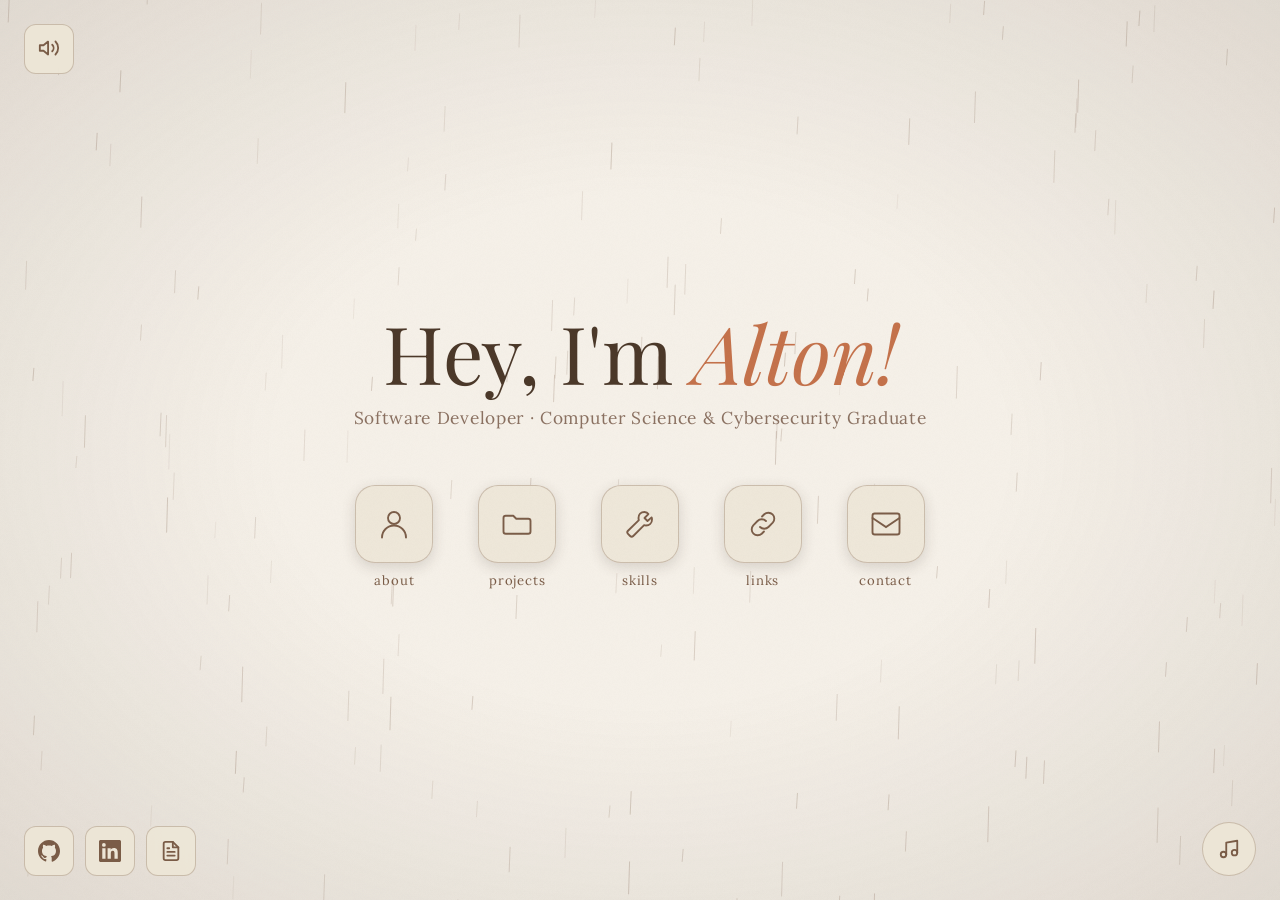
==== commit d3a537b0: "Added content to skills" ====
--- a/index.html
+++ b/index.html
@@ -207,8 +207,9 @@
       <div class="skill-group">
         <div class="skill-label">Other</div>
         <div class="skill-pills">
+          <span class="skill-pill">Figma</span>
+          <span class="skill-pill">Procreate</span>
           <span class="skill-pill">Teaching</span>
-          <span class="skill-pill">Procreate</span>
           <span class="skill-pill">Technical Communication</span>
         </div>
       </div>
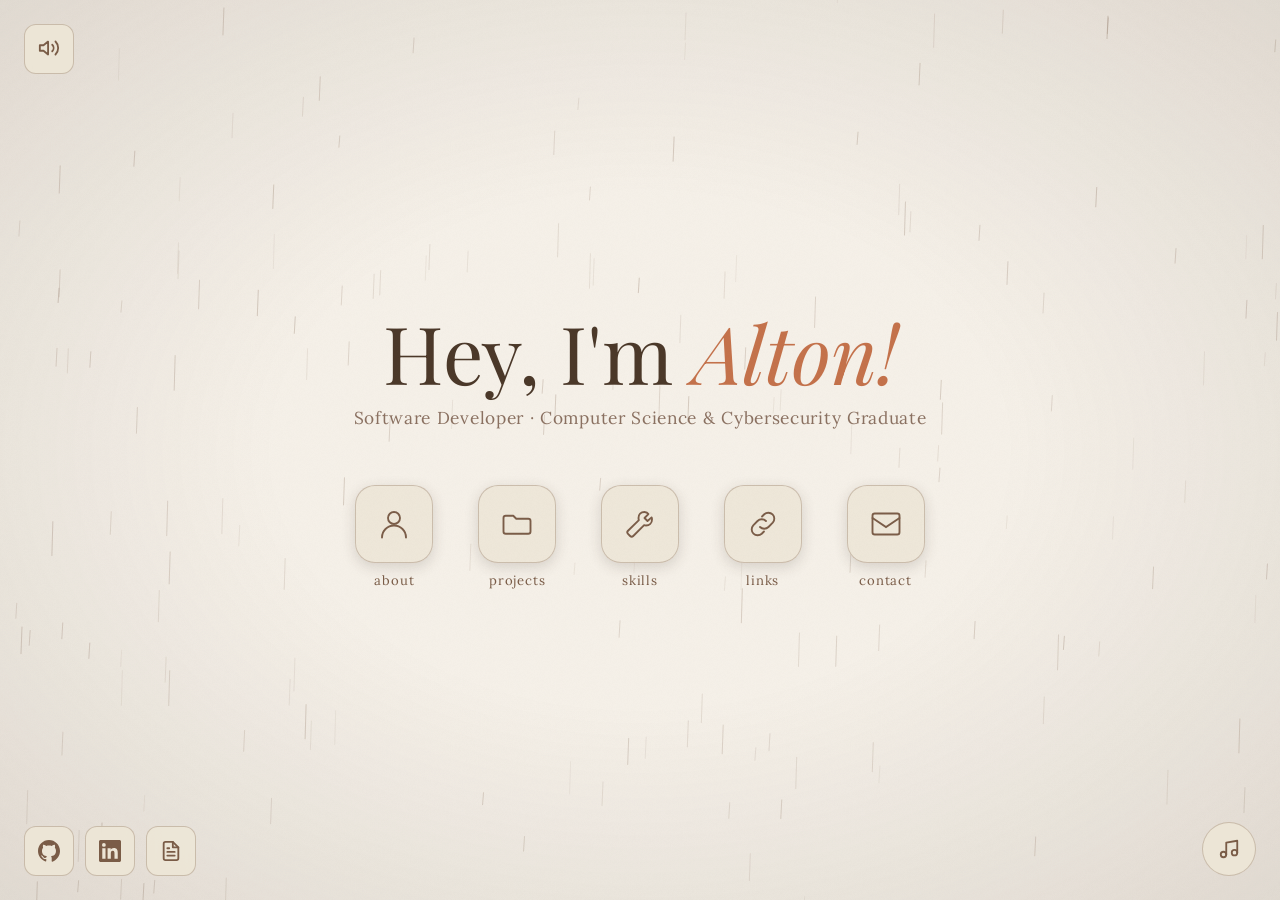
==== commit ca13c29a: "feat: add physics book with Matter.js" ====
--- a/index.html
+++ b/index.html
@@ -449,6 +449,8 @@
     <button id="mobile-notice-ok">Okay!</button>
   </div>
 
+  <script src="https://cdnjs.cloudflare.com/ajax/libs/matter-js/0.19.0/matter.min.js"></script>
+  <script src="book.js"></script>
   <script src="script.js"></script>
 </body>
-</html>
+</html>
